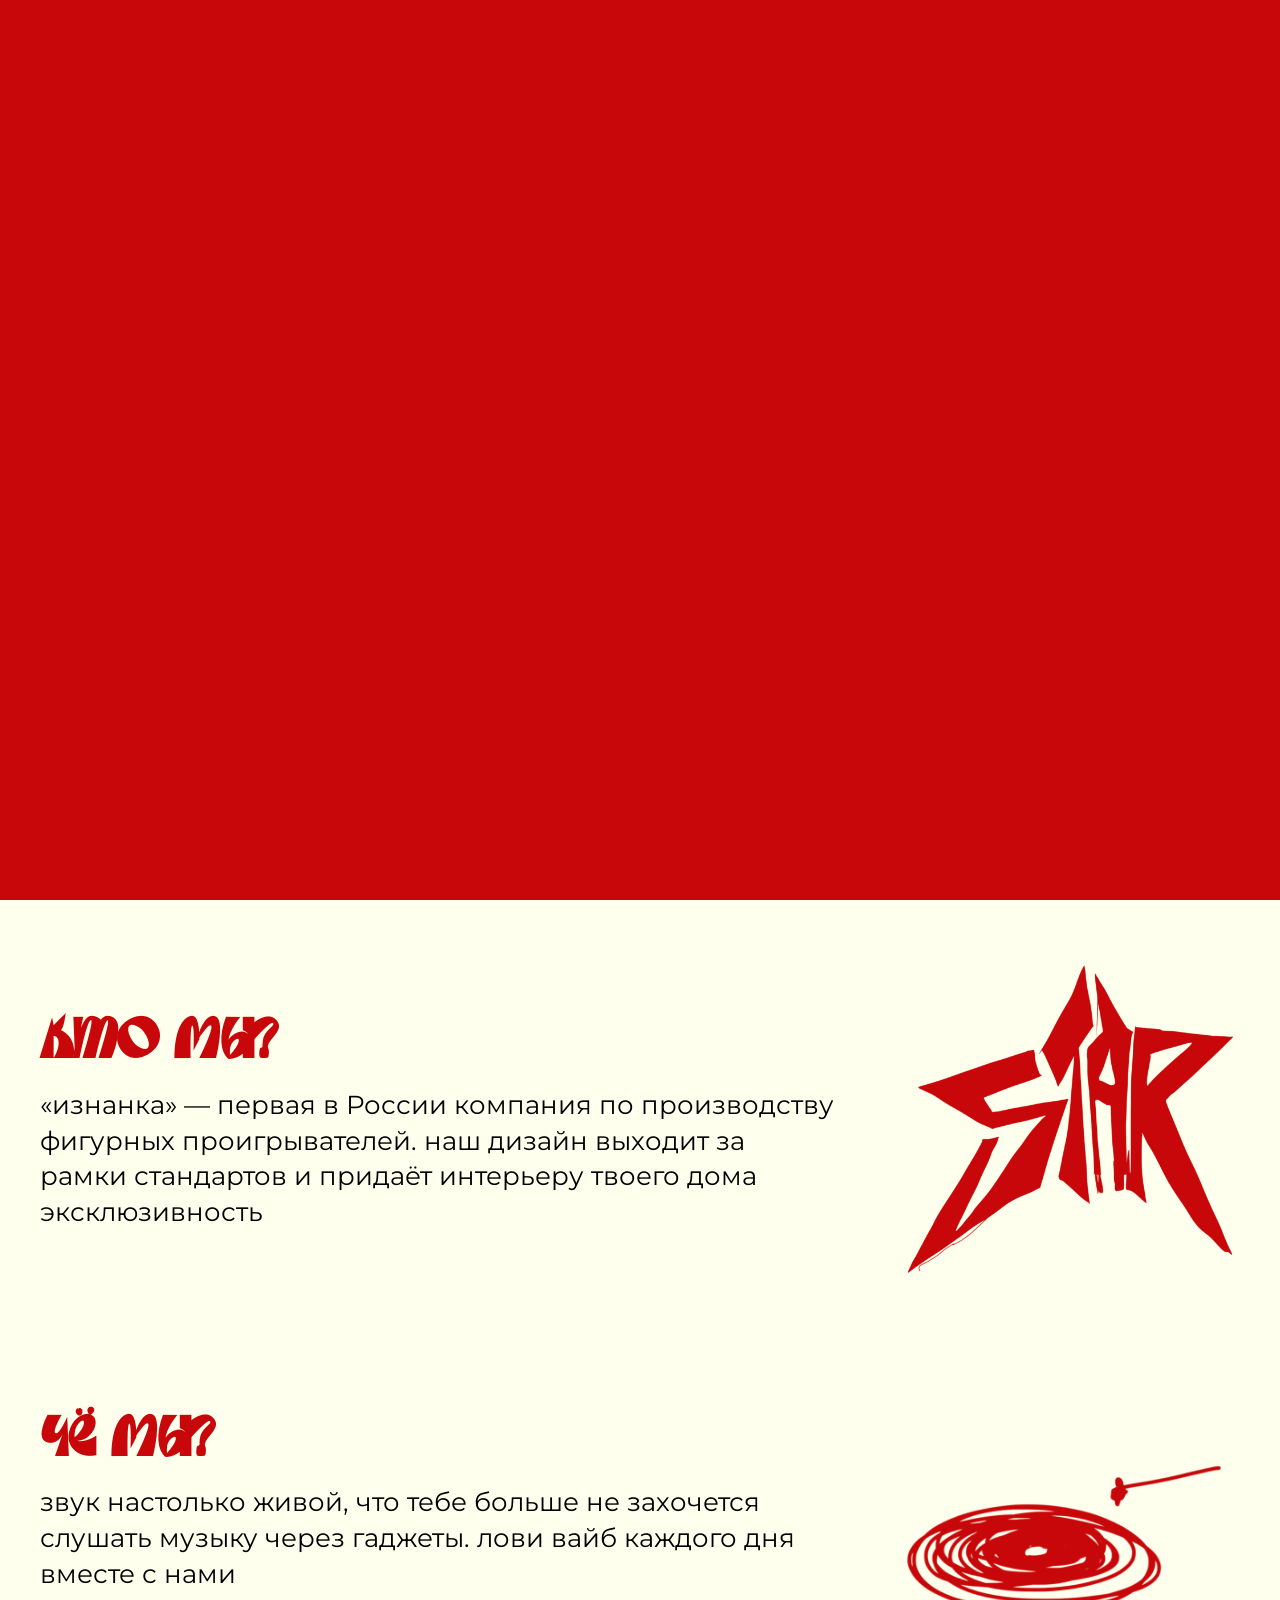
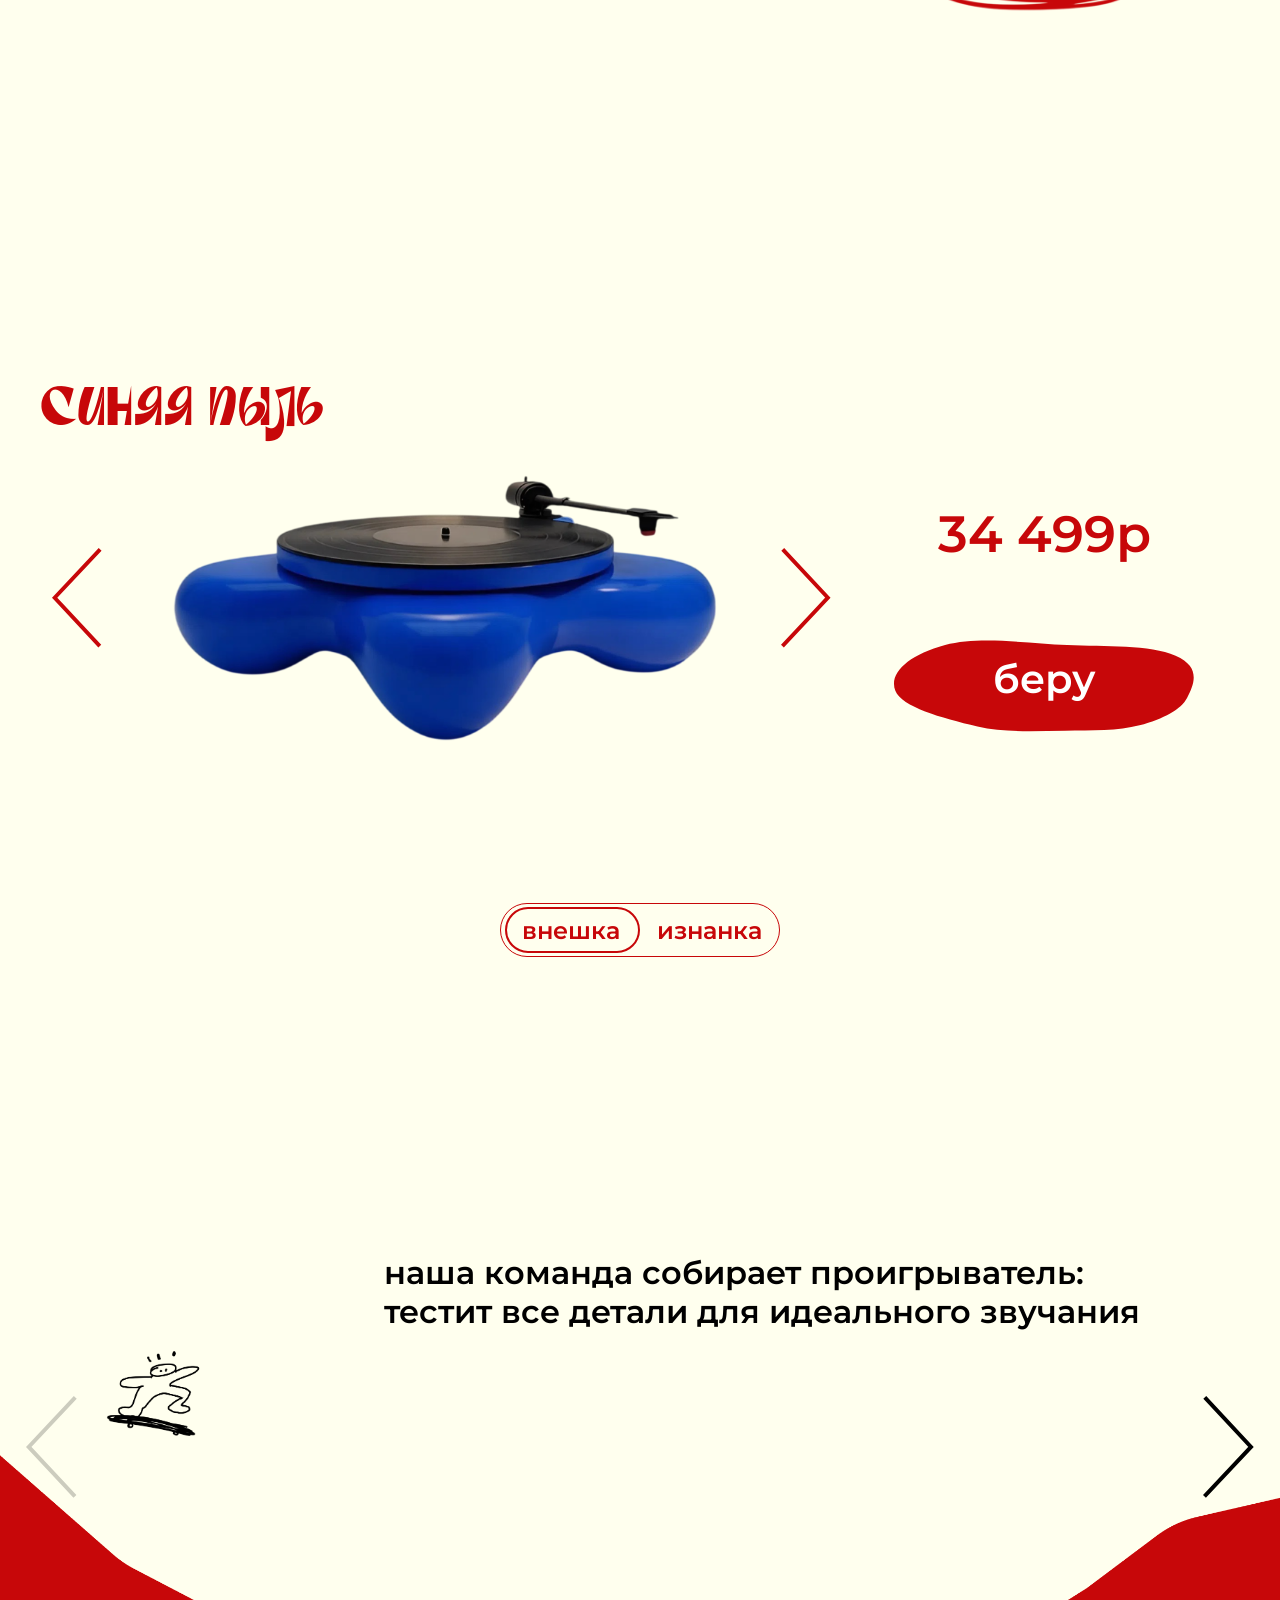
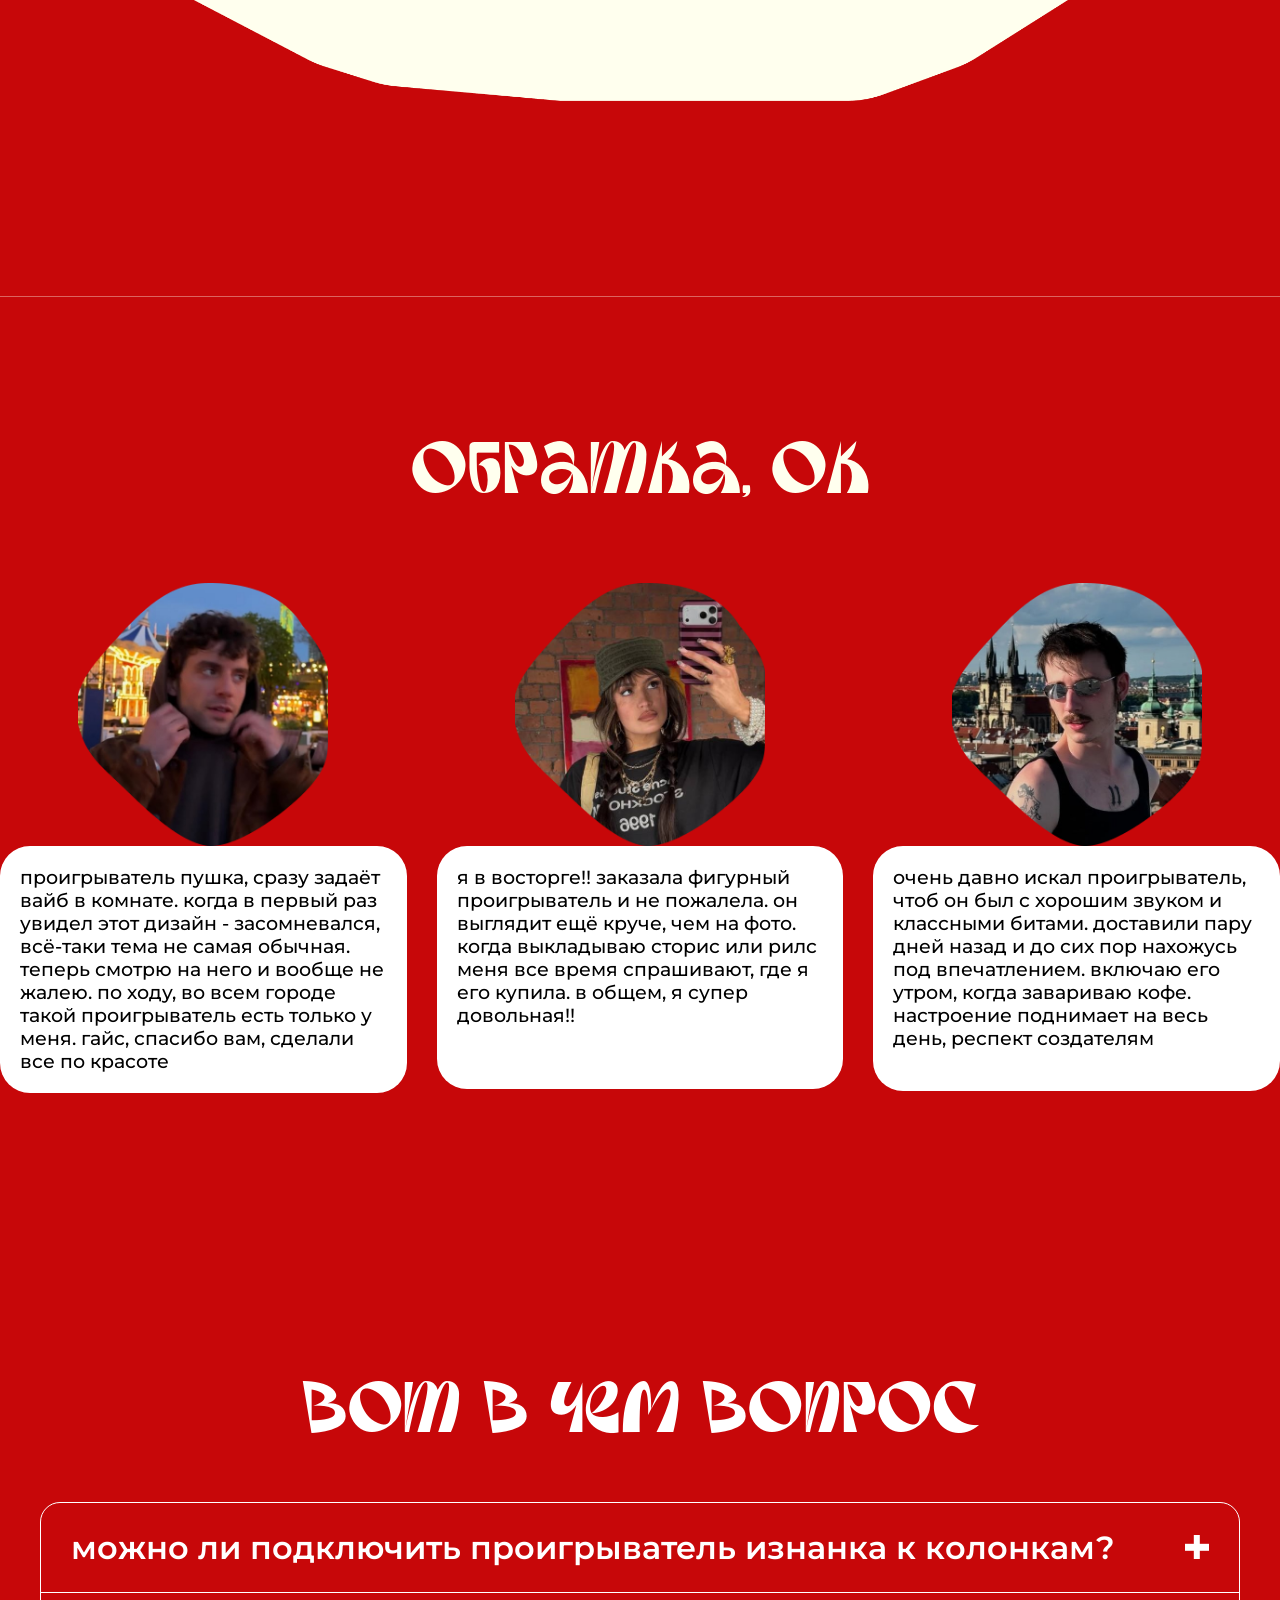
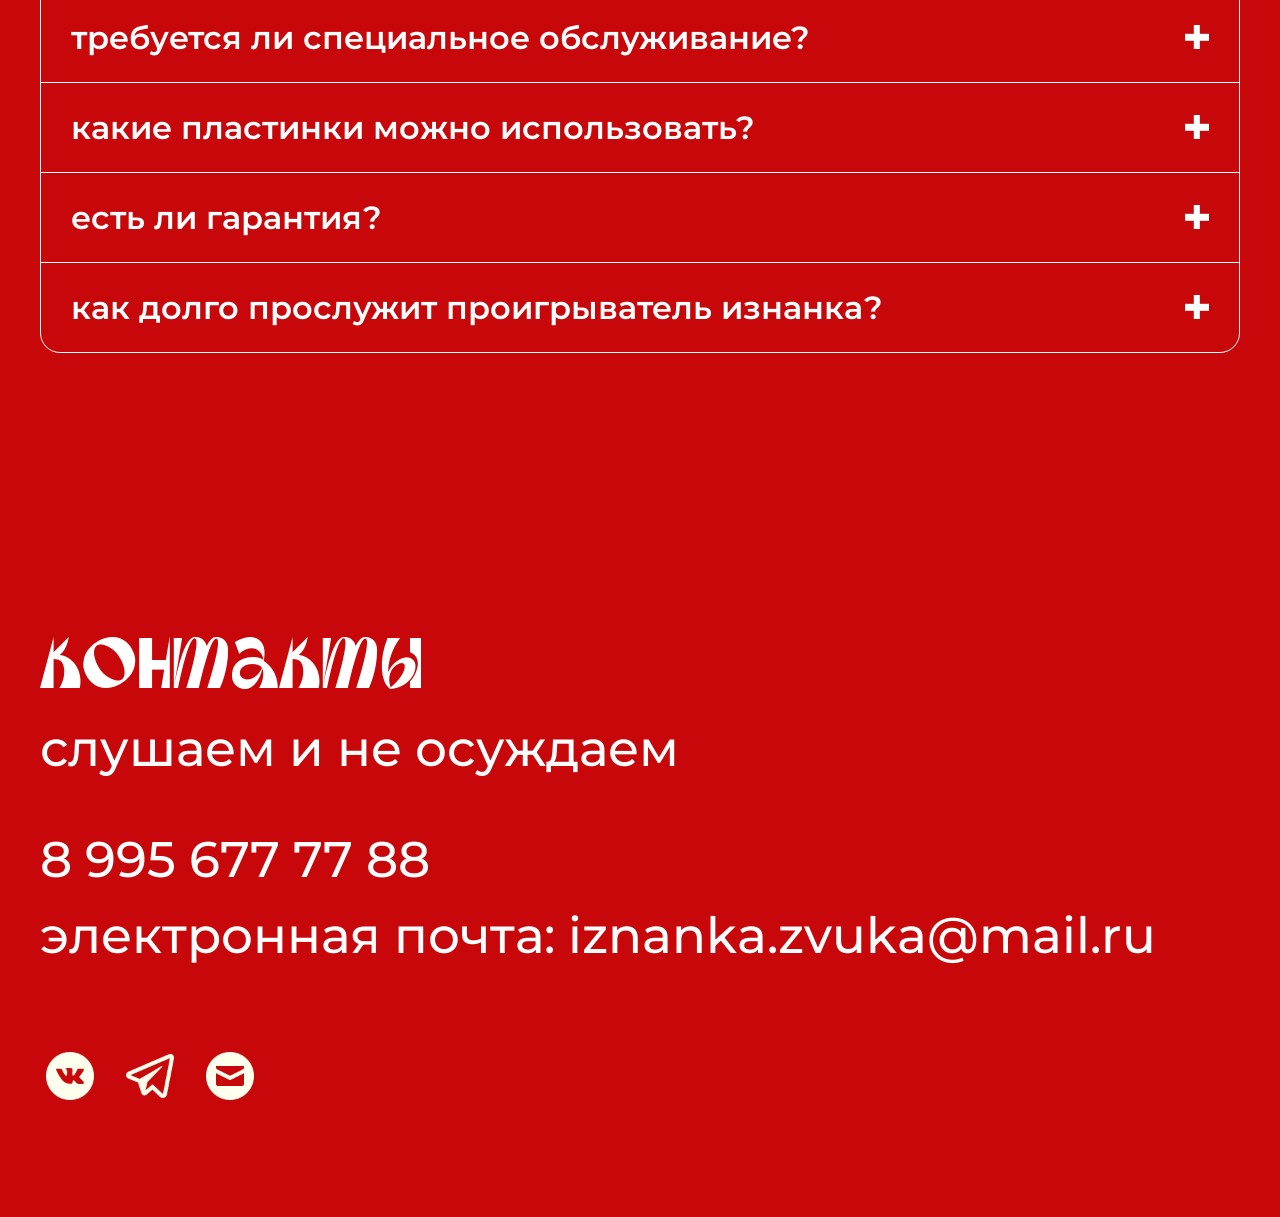
==== index.html @ ff4c9791 "sdsdsc" ====
<!DOCTYPE html>
<html lang="en">

<head>
    <meta charset="UTF-8">
    <meta name="viewport" content="width=device-width, initial-scale=1.0">
    <link rel="stylesheet" href="assets\styles\main.css">

    <title>Изнанка</title>
</head>

<body>
    <div class="mobile-side-menu mobile" id="mobileMenu">
        <div class="mobile-menu-inner">
            <div class="mobile-menu-header">
                <button class="menu-close-btn" id="closeMobileMenu">&times;</button>

            </div>
            <nav class="mobile-menu-nav">
                <a id="who-is" href="#about" class="menu-link">кто мы? чё мы?</a>
                <a id="na" href="#catalog" class="menu-link">на, подгон</a>
                <a id="delivery" href="#faq" class="menu-link">доставка</a>
                <a id="cont" href="#contacts" class="menu-link">обратка, ок</a>
                <a id="question" href="#contacts" class="menu-link">вот в чем вопрос</a>
            </nav>
            <div class="mobile-menu-footer">
                <p>Изнанка — твой звук</p>
            </div>
        </div>
    </div>
    <div class="mobile-overlay unmobile" id="mobileOverlay"></div>

    <div class="side-menu" id="sideMenu">
        <div class="menu-header">
            <button class="menu-close-btn" id="closeMenu">&times;</button>
        </div>
        <nav class="menu-content">
            <a id="who-is-mobile" href="#about" class="menu-link">кто мы? чё мы?</a>
            <a id="na-mobile" href="#catalog" class="menu-link">на, подгон</a>
            <a id="delivery-mobile" href="#faq" class="menu-link">доставка</a>
            <a id="cont-mobile" href="#contacts" class="menu-link">обратка, ок</a>
            <a id="question-mobile" href="#contacts" class="menu-link">вот в чем вопрос</a>
        </nav>
    </div>
    <div class="menu-overlay" id="menuOverlay"></div>
    <header>
        <div class="header" id="header">
            <div class="header-left">
                <div class="menu-icon unmobile menu-open-btn">
                    <img src="assets/icons/menu-icon.svg" alt="arrow">
                </div>
            </div>

            <div class="logo">Изнанка</div>

            <div class="header-right">
                <div class="header-icons">
                    <a href="https://vk.ru/club236979089"><img src="assets/icons/vk-icon.svg" alt="arrow"></a>
                    <a href="https://t.me/iznankazvuka"><img src="assets/icons/telegram-icon.svg" alt="arrow"></a>
                    <a href="varya.fedorova.06@list.ru"><img src="assets/icons/main-icon.svg" alt="arrow"></a>
                    <a href="page_not_found.html"><img id="cart-icon-mobile" src="assets/icons/cart-icon.svg"
                            alt="arrow"></a>
                    <div class="menu-icon mobile menu-open-btn">
                        <img id="menu-icon-mobile" src="assets/icons/menu-icon.svg" alt="arrow">
                    </div>
                </div>
            </div>
        </div>
    </header>
    <div class="preview ">
        <div class="marquee">
            <div class="marquee-track">
                <span>скидка 15% по промокоду OK! • на первый заказ • </span>
                <span>скидка 15% по промокоду OK! • на первый заказ • </span>
                <span>скидка 15% по промокоду OK! • на первый заказ • </span>
                <span>скидка 15% по промокоду OK! • на первый заказ • </span>
            </div>
        </div>

        <div class="preview-content ">
            <div id="preview-content-left">
                <img src="assets\media\base-record-player.png" alt="arrow">
            </div>
            <div id="preview-content-right">
                <div id="preview-text-main">
                    фигурные виниловые<br>
                    проигрыватели
                </div>
                <div id="preview-text-second">
                    напечатан на 3D-принтере, <br>
                    а звучит лампово
                </div>
                <button id="mne_nado">мне надо</button>
            </div>
        </div>
    </div>


    <div class="intro container">
        <div class="video-wrap">
            <video pip="false" autoplay muted playsinline controlslist="nofullscreen noremoteplayback nodownload"
                preload="metadata" poster="assets\media\end.png">
                <source src="assets/media/animate.mp4">
            </video>
        </div>
    </div>


    <div class="about-us container" id="about-us">
        <div class="about-us-content">
            <div class="about-us-content-text">
                <h2>кто мы?</h2>
                <h3>«изнанка» — первая в России компания
                    по производству фигурных проигрывателей.
                    наш дизайн выходит за рамки стандартов
                    и придаёт интерьеру твоего дома эксклюзивность</h3>
            </div>
            <img src="assets\media\about-us-star.png" alt="">
        </div>
        <div class="about-us-content">
            <div class="about-us-content-text">
                <h2>чё мы?</h2>
                <h3>звук настолько живой, что тебе больше
                    не захочется слушать музыку через гаджеты. лови вайб каждого дня вместе с нами</h3>
            </div>
            <img src="assets\media\about-us-record-player.png" alt="">
        </div>
    </div>

    <div class="catalog container" id="catalg">
        <div class="slider-color" id="track">

            <div class="slide">
                <div class="slide-layers">
                    <div class="layer front">
                        <div class="title-color unmobile">синяя пыль</div>
                        <div class="slide-content">
                            <div class="slide-content-control">
                                <svg class="slide-button-left" xmlns="http://www.w3.org/2000/svg" width="77"
                                    height="154" viewBox="0 0 77 154" fill="none">
                                    <path d="M73.6094 151.055L4.10938 76.5547L74.1094 2.05469" stroke="#C70709"
                                        stroke-width="6" />
                                </svg>
                                <div class="title-color mobile">синяя пыль</div>

                                <img src="assets\media\blue-record.png" alt="">
                                <svg class="slide-button-right" xmlns="http://www.w3.org/2000/svg" width="77"
                                    height="154" viewBox="0 0 77 154" fill="none">
                                    <path d="M2.68652 2.04688L72.1865 76.5469L2.18652 151.047" stroke="#C70709"
                                        stroke-width="6" />
                                </svg>
                            </div>
                            <div class="slide-price">34 499р</div>
                            <div class="catalog-buy-wrapper">
                                <svg id="catalog-buy-button" xmlns="http://www.w3.org/2000/svg" width="621" height="188"
                                    viewBox="0 0 621 188" fill="none">
                                    <path fill-rule="evenodd" clip-rule="evenodd"
                                        d="M2.7952 103.964C-11.5492 67.8457 30.2895 29.4158 105.789 9.31435C176.068 -9.39712 270.965 5.18387 358.448 9.27306C437.642 12.9748 529.254 7.97379 582.854 31.6136C635.809 54.9692 621.756 89.4161 606.56 118.701C594.357 142.218 558.506 161.919 508.213 175.455C464.33 187.267 408.92 186.242 354.118 186.647C291.284 187.113 227.784 190.889 172.759 177.939C97.1544 160.146 15.9775 137.156 2.7952 103.964Z"
                                        fill="#C70709" />
                                </svg>
                                <span class="buy-text">беру</span>
                            </div>
                        </div>
                    </div>
                    <div class="layer back">
                        <img src="assets/media/inside.png" alt="Детальное фото">
                    </div>
                </div>
            </div>

            <div class="slide">
                <div class="slide-layers">
                    <div class="layer front">
                        <div class="title-color unmobile">запах денег</div>
                        <div class="slide-content">
                            <div class="slide-content-control">
                                <svg class="slide-button-left" xmlns="http://www.w3.org/2000/svg" width="77"
                                    height="154" viewBox="0 0 77 154" fill="none">
                                    <path d="M73.6094 151.055L4.10938 76.5547L74.1094 2.05469" stroke="#C70709"
                                        stroke-width="6" />
                                </svg>
                                <div class="title-color mobile">запах денег</div>

                                <img src="assets\media\green-record.png" alt="">
                                <svg class="slide-button-right" xmlns="http://www.w3.org/2000/svg" width="77"
                                    height="154" viewBox="0 0 77 154" fill="none">
                                    <path d="M2.68652 2.04688L72.1865 76.5469L2.18652 151.047" stroke="#C70709"
                                        stroke-width="6" />
                                </svg>
                            </div>
                            <div class="slide-price ">32 299р</div>
                            <div class="catalog-buy-wrapper">
                                <svg id="catalog-buy-button" xmlns="http://www.w3.org/2000/svg" width="621" height="188"
                                    viewBox="0 0 621 188" fill="none">
                                    <path fill-rule="evenodd" clip-rule="evenodd"
                                        d="M2.7952 103.964C-11.5492 67.8457 30.2895 29.4158 105.789 9.31435C176.068 -9.39712 270.965 5.18387 358.448 9.27306C437.642 12.9748 529.254 7.97379 582.854 31.6136C635.809 54.9692 621.756 89.4161 606.56 118.701C594.357 142.218 558.506 161.919 508.213 175.455C464.33 187.267 408.92 186.242 354.118 186.647C291.284 187.113 227.784 190.889 172.759 177.939C97.1544 160.146 15.9775 137.156 2.7952 103.964Z"
                                        fill="#C70709" />
                                </svg>
                                <span class="buy-text">беру</span>
                            </div>
                        </div>
                    </div>
                    <div class="layer back">
                        <img src="assets/media/inside.png" alt="Детальное фото">
                    </div>
                </div>
            </div>

            <div class="slide">
                <div class="slide-layers">
                    <div class="layer front">
                        <div class="title-color unmobile">руби портвейн</div>
                        <div class="slide-content">
                            <div class="slide-content-control">
                                <svg class="slide-button-left" xmlns="http://www.w3.org/2000/svg" width="77"
                                    height="154" viewBox="0 0 77 154" fill="none">
                                    <path d="M73.6094 151.055L4.10938 76.5547L74.1094 2.05469" stroke="#C70709"
                                        stroke-width="6" />
                                </svg>
                                <div class="title-color mobile">руби портвейн</div>

                                <img src="assets\media\red-record.png" alt="">
                                <svg class="slide-button-right" xmlns="http://www.w3.org/2000/svg" width="77"
                                    height="154" viewBox="0 0 77 154" fill="none">
                                    <path d="M2.68652 2.04688L72.1865 76.5469L2.18652 151.047" stroke="#C70709"
                                        stroke-width="6" />
                                </svg>
                            </div>
                            <div class="slide-price">38 499р</div>
                            <div class="catalog-buy-wrapper">
                                <svg id="catalog-buy-button" xmlns="http://www.w3.org/2000/svg" width="621" height="188"
                                    viewBox="0 0 621 188" fill="none">
                                    <path fill-rule="evenodd" clip-rule="evenodd"
                                        d="M2.7952 103.964C-11.5492 67.8457 30.2895 29.4158 105.789 9.31435C176.068 -9.39712 270.965 5.18387 358.448 9.27306C437.642 12.9748 529.254 7.97379 582.854 31.6136C635.809 54.9692 621.756 89.4161 606.56 118.701C594.357 142.218 558.506 161.919 508.213 175.455C464.33 187.267 408.92 186.242 354.118 186.647C291.284 187.113 227.784 190.889 172.759 177.939C97.1544 160.146 15.9775 137.156 2.7952 103.964Z"
                                        fill="#C70709" />
                                </svg>
                                <span class="buy-text">беру</span>
                            </div>
                        </div>
                    </div>
                    <div class="layer back">
                        <img src="assets/media/inside.png" alt="Детальное фото">
                    </div>
                </div>
            </div>

            <div class="slide">
                <div class="slide-layers">
                    <div class="layer front">
                        <div class="title-color unmobile">сочный фреш</div>
                        <div class="slide-content">
                            <div class="slide-content-control">
                                <svg class="slide-button-left" xmlns="http://www.w3.org/2000/svg" width="77"
                                    height="154" viewBox="0 0 77 154" fill="none">
                                    <path d="M73.6094 151.055L4.10938 76.5547L74.1094 2.05469" stroke="#C70709"
                                        stroke-width="6" />
                                </svg>
                                <div class="title-color mobile">сочный фреш</div>

                                <img src="assets\media\orange-record.png" alt="">
                                <svg class="slide-button-right" xmlns="http://www.w3.org/2000/svg" width="77"
                                    height="154" viewBox="0 0 77 154" fill="none">
                                    <path d="M2.68652 2.04688L72.1865 76.5469L2.18652 151.047" stroke="#C70709"
                                        stroke-width="6" />
                                </svg>
                            </div>
                            <div class="slide-price">32 699р</div>
                            <div class="catalog-buy-wrapper">
                                <svg id="catalog-buy-button" xmlns="http://www.w3.org/2000/svg" width="621" height="188"
                                    viewBox="0 0 621 188" fill="none">
                                    <path fill-rule="evenodd" clip-rule="evenodd"
                                        d="M2.7952 103.964C-11.5492 67.8457 30.2895 29.4158 105.789 9.31435C176.068 -9.39712 270.965 5.18387 358.448 9.27306C437.642 12.9748 529.254 7.97379 582.854 31.6136C635.809 54.9692 621.756 89.4161 606.56 118.701C594.357 142.218 558.506 161.919 508.213 175.455C464.33 187.267 408.92 186.242 354.118 186.647C291.284 187.113 227.784 190.889 172.759 177.939C97.1544 160.146 15.9775 137.156 2.7952 103.964Z"
                                        fill="#C70709" />
                                </svg>
                                <span class="buy-text">беру</span>
                            </div>
                        </div>
                    </div>
                    <div class="layer back">
                        <img src="assets/media/inside.png" alt="Детальное фото">
                    </div>
                </div>
            </div>

            <div class="slide">
                <div class="slide-layers">
                    <div class="layer front">
                        <div class="title-color unmobile">копоть</div>
                        <div class="slide-content">
                            <div class="slide-content-control">
                                <svg class="slide-button-left" xmlns="http://www.w3.org/2000/svg" width="77"
                                    height="154" viewBox="0 0 77 154" fill="none">
                                    <path d="M73.6094 151.055L4.10938 76.5547L74.1094 2.05469" stroke="#C70709"
                                        stroke-width="6" />
                                </svg>
                                <div class="title-color mobile">копоть</div>

                                <img src="assets\media\black-record.png" alt="">
                                <svg class="slide-button-right" xmlns="http://www.w3.org/2000/svg" width="77"
                                    height="154" viewBox="0 0 77 154" fill="none">
                                    <path d="M2.68652 2.04688L72.1865 76.5469L2.18652 151.047" stroke="#C70709"
                                        stroke-width="6" />
                                </svg>
                            </div>
                            <div class="slide-price">35 499р</div>
                            <div class="catalog-buy-wrapper">
                                <svg id="catalog-buy-button" xmlns="http://www.w3.org/2000/svg" width="621" height="188"
                                    viewBox="0 0 621 188" fill="none">
                                    <path fill-rule="evenodd" clip-rule="evenodd"
                                        d="M2.7952 103.964C-11.5492 67.8457 30.2895 29.4158 105.789 9.31435C176.068 -9.39712 270.965 5.18387 358.448 9.27306C437.642 12.9748 529.254 7.97379 582.854 31.6136C635.809 54.9692 621.756 89.4161 606.56 118.701C594.357 142.218 558.506 161.919 508.213 175.455C464.33 187.267 408.92 186.242 354.118 186.647C291.284 187.113 227.784 190.889 172.759 177.939C97.1544 160.146 15.9775 137.156 2.7952 103.964Z"
                                        fill="#C70709" />
                                </svg>
                                <span class="buy-text">беру</span>
                            </div>
                        </div>
                    </div>
                    <div class="layer back">
                        <img src="assets/media/inside.png" alt="Детальное фото">
                    </div>
                </div>
            </div>

            <div class="slide">
                <div class="slide-layers">
                    <div class="layer front">
                        <div class="title-color unmobile">золотые цепи</div>
                        <div class="slide-content">
                            <div class="slide-content-control">
                                <svg class="slide-button-left" xmlns="http://www.w3.org/2000/svg" width="77"
                                    height="154" viewBox="0 0 77 154" fill="none">
                                    <path d="M73.6094 151.055L4.10938 76.5547L74.1094 2.05469" stroke="#C70709"
                                        stroke-width="6" />
                                </svg>
                                <div class="title-color mobile">золотые цепи</div>

                                <img src="assets\media\yellow-record.png" alt="">
                                <svg class="slide-button-right" xmlns="http://www.w3.org/2000/svg" width="77"
                                    height="154" viewBox="0 0 77 154" fill="none">
                                    <path d="M2.68652 2.04688L72.1865 76.5469L2.18652 151.047" stroke="#C70709"
                                        stroke-width="6" />
                                </svg>
                            </div>
                            <div class="slide-price">37 599р</div>
                            <div class="catalog-buy-wrapper">
                                <svg id="catalog-buy-button" xmlns="http://www.w3.org/2000/svg" width="621" height="188"
                                    viewBox="0 0 621 188" fill="none">
                                    <path fill-rule="evenodd" clip-rule="evenodd"
                                        d="M2.7952 103.964C-11.5492 67.8457 30.2895 29.4158 105.789 9.31435C176.068 -9.39712 270.965 5.18387 358.448 9.27306C437.642 12.9748 529.254 7.97379 582.854 31.6136C635.809 54.9692 621.756 89.4161 606.56 118.701C594.357 142.218 558.506 161.919 508.213 175.455C464.33 187.267 408.92 186.242 354.118 186.647C291.284 187.113 227.784 190.889 172.759 177.939C97.1544 160.146 15.9775 137.156 2.7952 103.964Z"
                                        fill="#C70709" />
                                </svg>
                                <span class="buy-text">беру</span>
                            </div>
                        </div>
                    </div>
                    <div class="layer back">
                        <img src="assets/media/inside.png" alt="Детальное фото">
                    </div>
                </div>
            </div>

        </div>


        <div class="toggle-container">
            <input type="checkbox" id="mode-toggle" class="toggle-input">
            <label for="mode-toggle" class="toggle-label">
                <span class="toggle-text left">внешка</span>
                <span class="toggle-text right">изнанка</span>
                <div class="toggle-slider">
                    <span class="slider-text"></span>
                </div>
            </label>
        </div>
    </div>
    <div class="container mobile">
        <div class="underside">

            <img src="assets/media/inside-mobile.png" alt="Детальное фото">
        </div>
    </div>

    <div class="container" id="deliv">
        <div class="skate-slider-viewport">
            <div id="skater">
                <img src="assets/media/skater.png" alt="">
            </div>
            <div class="skate-sliderTrack" id="skate-sliderTrack">
                <section class="skate-slide">
                    <p>наша команда собирает проигрыватель: тестит все детали для идеального звучания</p>
                </section>

                <section class="skate-slide">
                    <p>«надеваем» стильную обложку, теперь он полностью готов</p>

                </section>

                <section class="skate-slide">
                    <p>проигрыватель едет прям
                        до твоей двери от 7 до 14 дней</p>

                </section>
            </div>

            <button class=" nav-btn prev " id="prevBtn-skater">
                <svg xmlns="http://www.w3.org/2000/svg" width="77" height="154" viewBox="0 0 77 154" fill="none">
                    <path d="M73.6094 151.055L4.10938 76.5547L74.1094 2.05469" stroke="#000" stroke-width="6" />
                </svg>
            </button>
            <button class="nav-btn next " id="nextBtn-skater">
                <svg xmlns="http://www.w3.org/2000/svg" width="77" height="154" viewBox="0 0 77 154" fill="none">
                    <path d="M2.68652 2.04688L72.1865 76.5469L2.18652 151.047" stroke="#000" stroke-width="6" />
                </svg>
            </button>
        </div>
    </div>

    <section class="reviews-section container" id="obratka">
        <h2 class="reviews-title">обратка, ок</h2>

        <div class="reviews-container">

            <div class="review-card">
                <div class="avatar-wrapper">
                    <img src="assets/media/avatar-2.png" alt="User 2" class="avatar">
                </div>
                <div class="review-bubble">
                    <p>проигрыватель пушка, сразу задаёт вайб в комнате. когда в первый раз увидел этот дизайн -
                        засомневался, всё-таки тема не самая обычная. теперь  смотрю на него и вообще не жалею.
                        по ходу, во всем городе такой проигрыватель есть только у меня. гайс,  спасибо вам, сделали
                        все
                        по красоте
                    </p>
                </div>
            </div>
            <div class="review-card">
                <div class="avatar-wrapper">
                    <img src="assets/media/avatar-1.png" alt="User 1" class="avatar">
                </div>
                <div class="review-bubble">
                    <p>
                        я в восторге!! заказала фигурный проигрыватель и не пожалела.
                        он выглядит ещё круче, чем на фото.  когда выкладываю сторис или рилс 
                        меня все время спрашивают,
                        где я его купила. в общем, я супер довольная!!
                    </p>
                </div>
            </div>


            <div class="review-card">
                <div class="avatar-wrapper">
                    <img src="assets/media/avatar-3.png" alt="User 3" class="avatar">
                </div>
                <div class="review-bubble">
                    <p>очень давно искал проигрыватель, чтоб он был с хорошим звуком и классными битами.
                        доставили пару
                        дней назад и до сих пор нахожусь под впечатлением. включаю его утром, когда завариваю
                        кофе.
                        настроение поднимает на весь день, респект создателям</p>
                </div>
            </div>
        </div>
    </section>

    <section class="faq-section" id="faq">
        <div class="faq-title">вот в чем вопрос</div>

        <div class="faq-container">
            <div class="faq-item">
                <button class="faq-question">
                    можно ли подключить проигрыватель изнанка к колонкам?
                    <span class="faq-plus"></span>
                </button>
                <div class="faq-answer-wrapper">
                    <div class="faq-answer-content">
                        <p>проигрыватели уже со встроенным звуком, никаких лишних проводов и усилителей. саунд живой и
                            объёмный, они не подключаются напрямую к аудиосистеме</p>
                    </div>
                </div>
            </div>

            <div class="faq-item">
                <button class="faq-question">
                    требуется ли специальное обслуживание?
                    <span class="faq-plus"></span>
                </button>
                <div class="faq-answer-wrapper">
                    <div class="faq-answer-content">
                        <p>чисть иглу и храни устройство в сухом месте, как и любой проигрыватель винила. и не забывай
                            протирать пластинки от пыли перед прослушиванием</p>
                    </div>
                </div>
            </div>

            <div class="faq-item">
                <button class="faq-question">
                    какие пластинки можно использовать?
                    <span class="faq-plus"></span>
                </button>
                <div class="faq-answer-wrapper">
                    <div class="faq-answer-content">
                        <p>проигрыватель изнанка крутит все три стандарта скорости: 33, 45 и 78 оборотов в минуту. но
                            если решишь дольше вайбить, включай на 78 (обязательно купи отдельную иглу)</p>
                    </div>
                </div>
            </div>

            <div class="faq-item">
                <button class="faq-question">
                    есть ли гарантия?
                    <span class="faq-plus"></span>
                </button>
                <div class="faq-answer-wrapper">
                    <div class="faq-answer-content">
                        <p>йо, на все проигрыватели изнанки есть гарантия 1,5 года (по возникшим вопросам обращайся в
                            службу поддержки)</p>
                    </div>
                </div>
            </div>

            <div class="faq-item">
                <button class="faq-question">
                    как долго прослужит проигрыватель изнанка?
                    <span class="faq-plus"></span>
                </button>
                <div class="faq-answer-wrapper">
                    <div class="faq-answer-content">
                        <p>нейлон — материал прочный, при чётком уходе и обращении ты сможешь кайфовать от музыки больше
                            10 лет</p>
                    </div>
                </div>
            </div>
        </div>
    </section>

    <footer class="contacts-section">
        <div class="contacts-container">
            <h2 class="contacts-title">контакты</h2>
            <p class="contacts-subtitle">слушаем и не осуждаем</p>

            <div class="contacts-info">
                <a href="tel:89956777788" class="contact-link phone">8 995 677 77 88</a>
                <p class="contact-text">
                    электронная почта: iznanka.zvuka@mail.ru
                </p>
            </div>

            <div class="social-icons">
                <a href="https://vk.ru/club236979089" class="social-btn"><img src="assets/icons/vk-white.svg"
                        alt="VK"></a>
                <a href="https://t.me/iznankazvuka" class="social-btn"><img src="assets/icons/telegram-white.svg"
                        alt="Telegram"></a>
                <a href="varya.fedorova.06@list.ru" class="social-btn"><img src="assets/icons/main-white.svg"
                        alt="Email"></a>
            </div>
        </div>
    </footer>

    <script src="assets\js\app.js"></script>
</body>

</html>
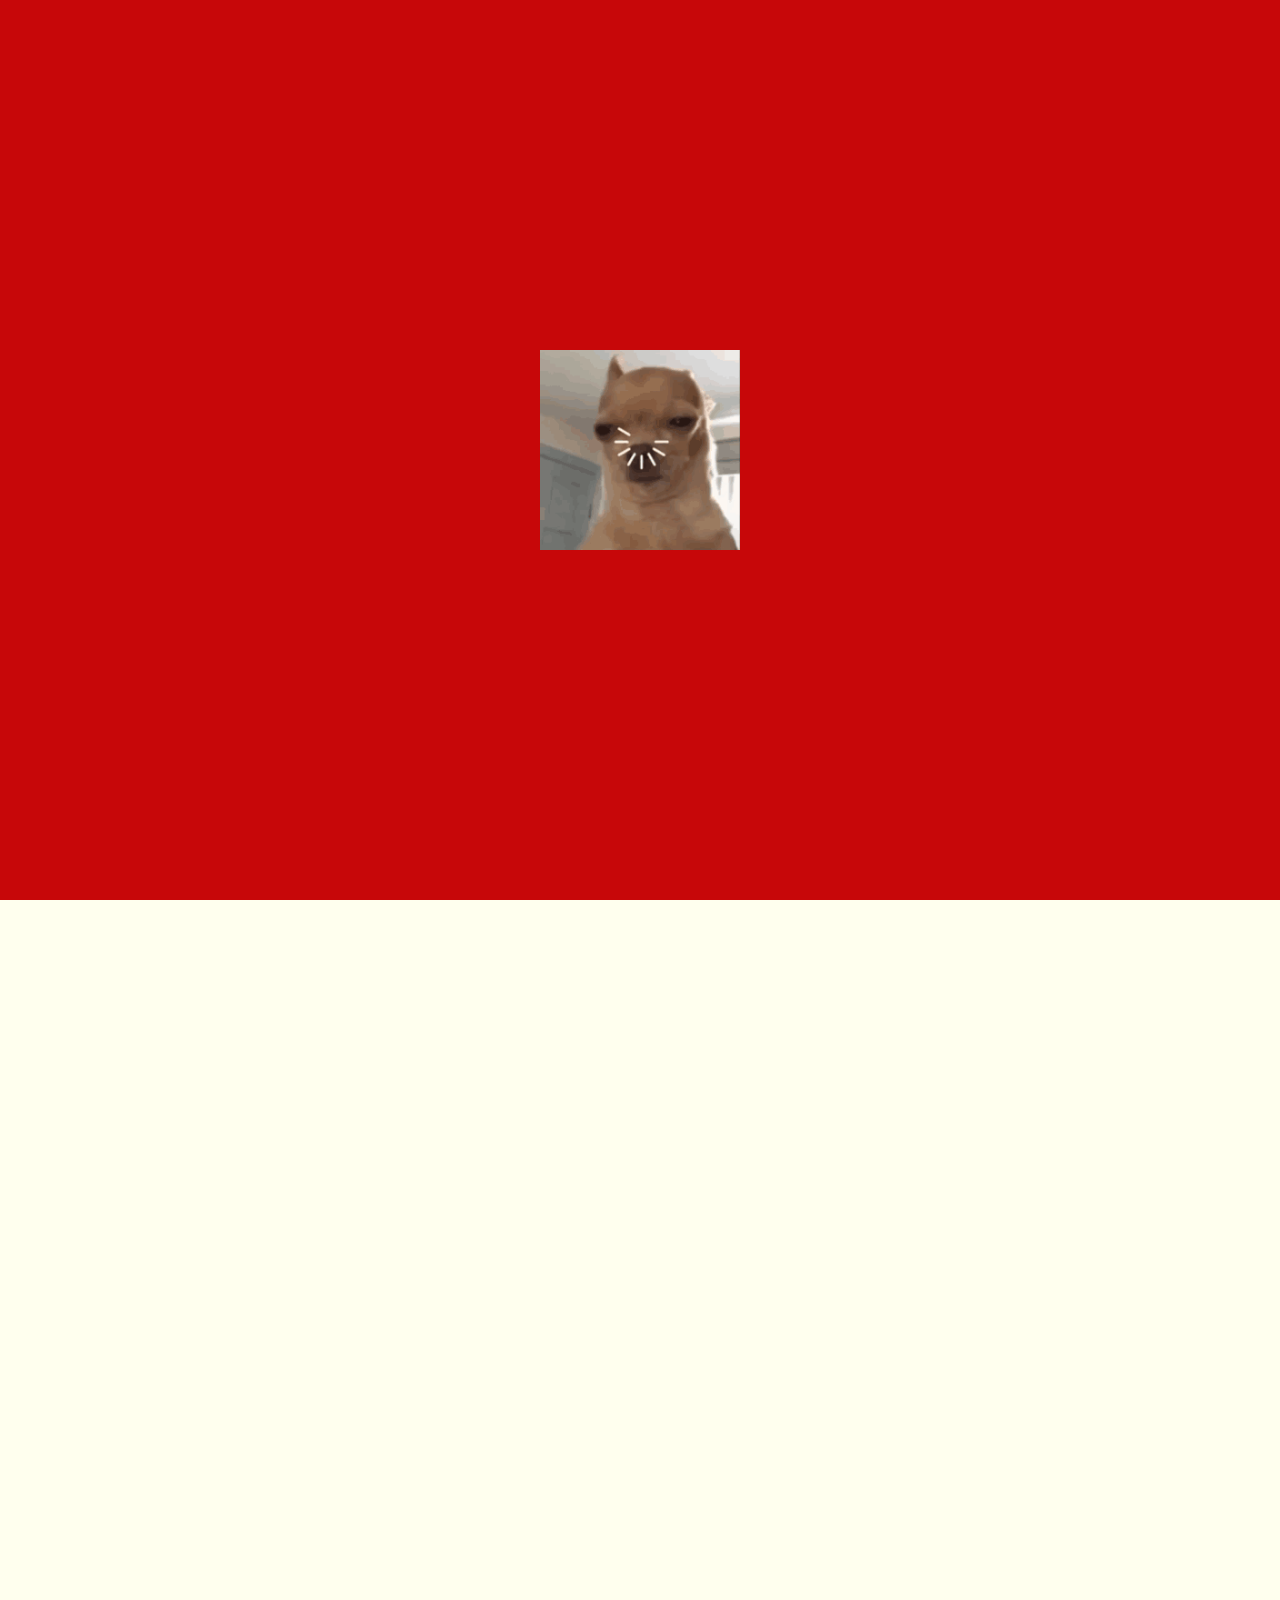
==== commit 832cf744: "add gif loading" ====
--- a/index.html
+++ b/index.html
@@ -9,12 +9,16 @@
     <title>Изнанка</title>
 </head>
 
-<body>
+
+<body class="loading">
+    <div id="preloader">
+          <img src="assets/media/loading_dog.gif" alt="loading" class="loader-gif">
+    </div>
+
     <div class="mobile-side-menu mobile" id="mobileMenu">
         <div class="mobile-menu-inner">
             <div class="mobile-menu-header">
                 <button class="menu-close-btn" id="closeMobileMenu">&times;</button>
-
             </div>
             <nav class="mobile-menu-nav">
                 <a id="who-is" href="#about" class="menu-link">кто мы? чё мы?</a>
@@ -40,6 +44,8 @@
             <a id="delivery-mobile" href="#faq" class="menu-link">доставка</a>
             <a id="cont-mobile" href="#contacts" class="menu-link">обратка, ок</a>
             <a id="question-mobile" href="#contacts" class="menu-link">вот в чем вопрос</a>
+            <img style="width: 100px;" src="/assets/media/demogorgon.png" alt="">
+
         </nav>
     </div>
     <div class="menu-overlay" id="menuOverlay"></div>
@@ -98,7 +104,7 @@
 
     <div class="intro container">
         <div class="video-wrap">
-            <video pip="false" autoplay muted playsinline controlslist="nofullscreen noremoteplayback nodownload"
+            <video id="intro_video" pip="false" autoplay muted playsinline controlslist="nofullscreen noremoteplayback nodownload"
                 preload="metadata" poster="assets\media\end.png">
                 <source src="assets/media/animate.mp4">
             </video>
@@ -425,8 +431,8 @@
                 </div>
                 <div class="review-bubble">
                     <p>проигрыватель пушка, сразу задаёт вайб в комнате. когда в первый раз увидел этот дизайн -
-                        засомневался, всё-таки тема не самая обычная. теперь  смотрю на него и вообще не жалею.
-                        по ходу, во всем городе такой проигрыватель есть только у меня. гайс,  спасибо вам, сделали
+                        засомневался, всё-таки тема не самая обычная. теперь смотрю на него и вообще не жалею.
+                        по ходу, во всем городе такой проигрыватель есть только у меня. гайс, спасибо вам, сделали
                         все
                         по красоте
                     </p>
@@ -439,7 +445,7 @@
                 <div class="review-bubble">
                     <p>
                         я в восторге!! заказала фигурный проигрыватель и не пожалела.
-                        он выглядит ещё круче, чем на фото.  когда выкладываю сторис или рилс 
+                        он выглядит ещё круче, чем на фото. когда выкладываю сторис или рилс
                         меня все время спрашивают,
                         где я его купила. в общем, я супер довольная!!
                     </p>
@@ -556,7 +562,8 @@
         </div>
     </footer>
 
-    <script src="assets\js\app.js"></script>
+    <script src="assets/js/preloader.js"></script>
+    <script src="assets\js\app.js" defer></script>
 </body>
 
 </html>
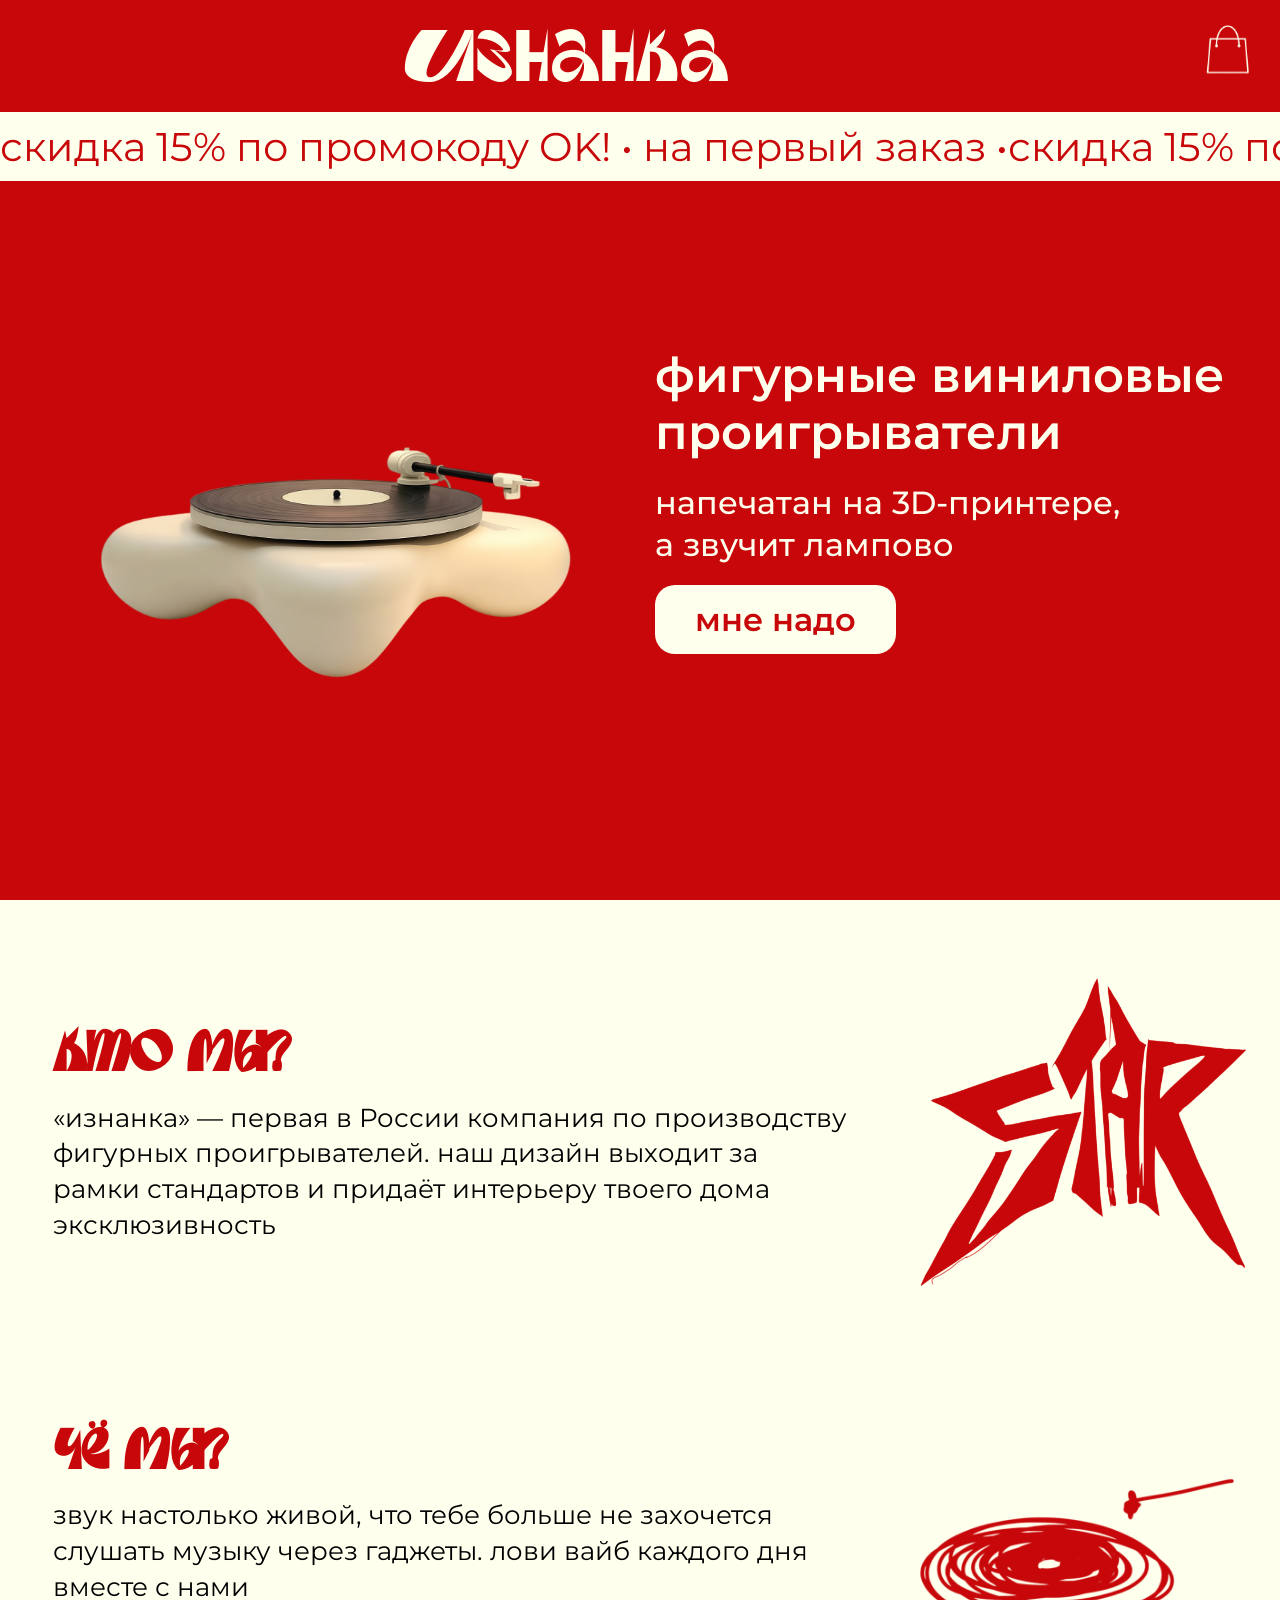
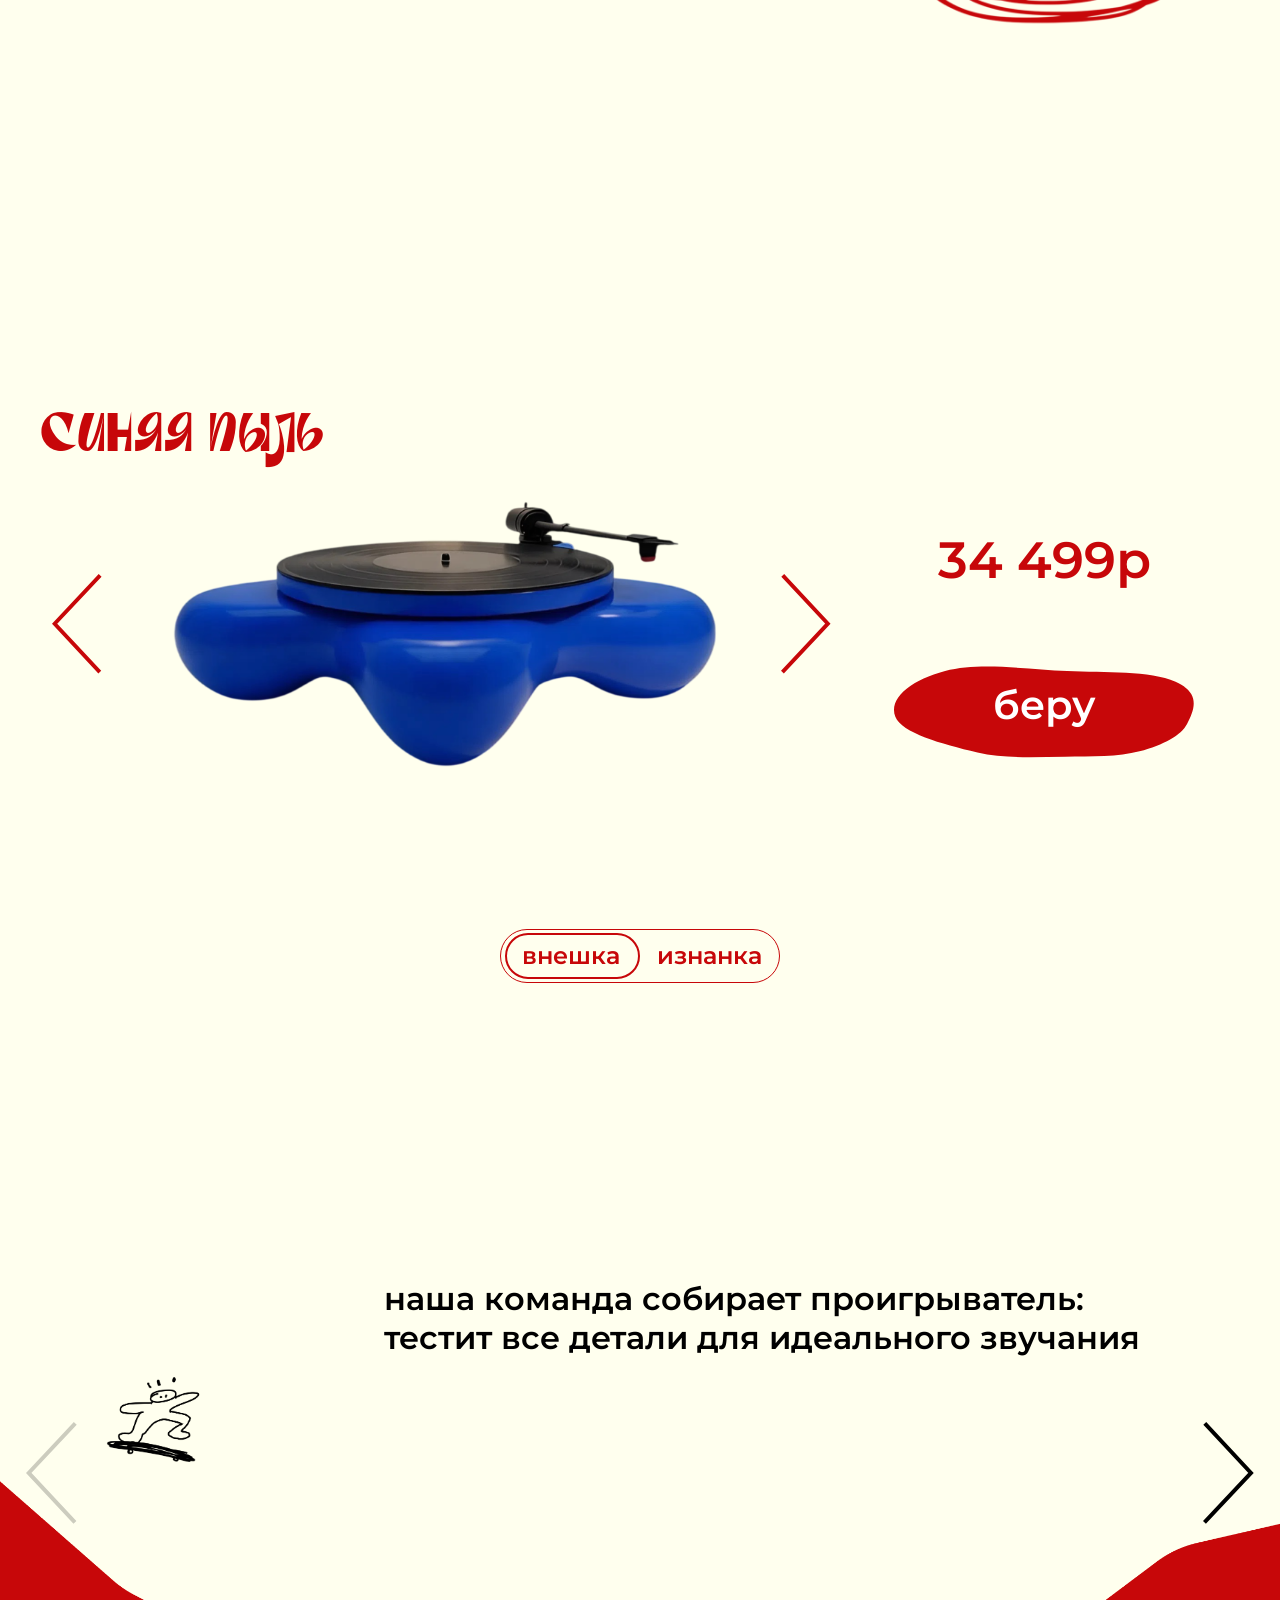
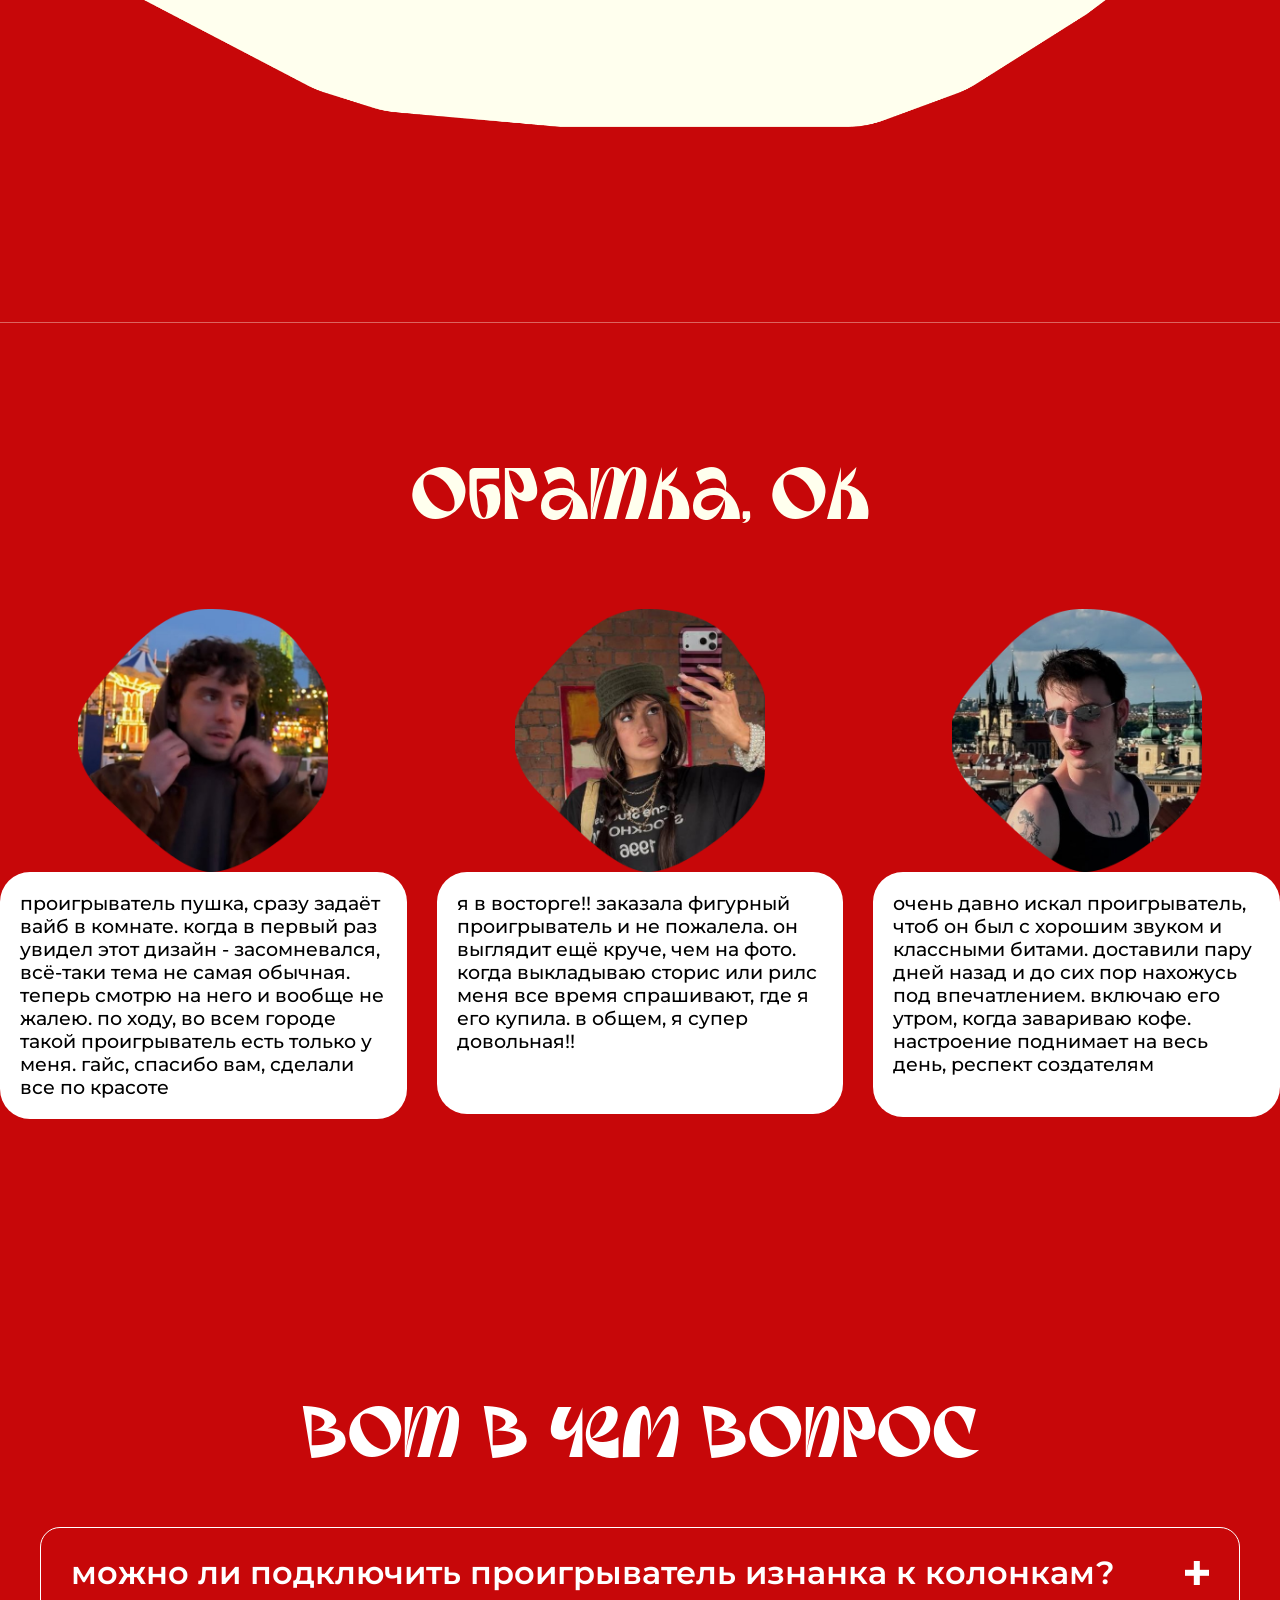
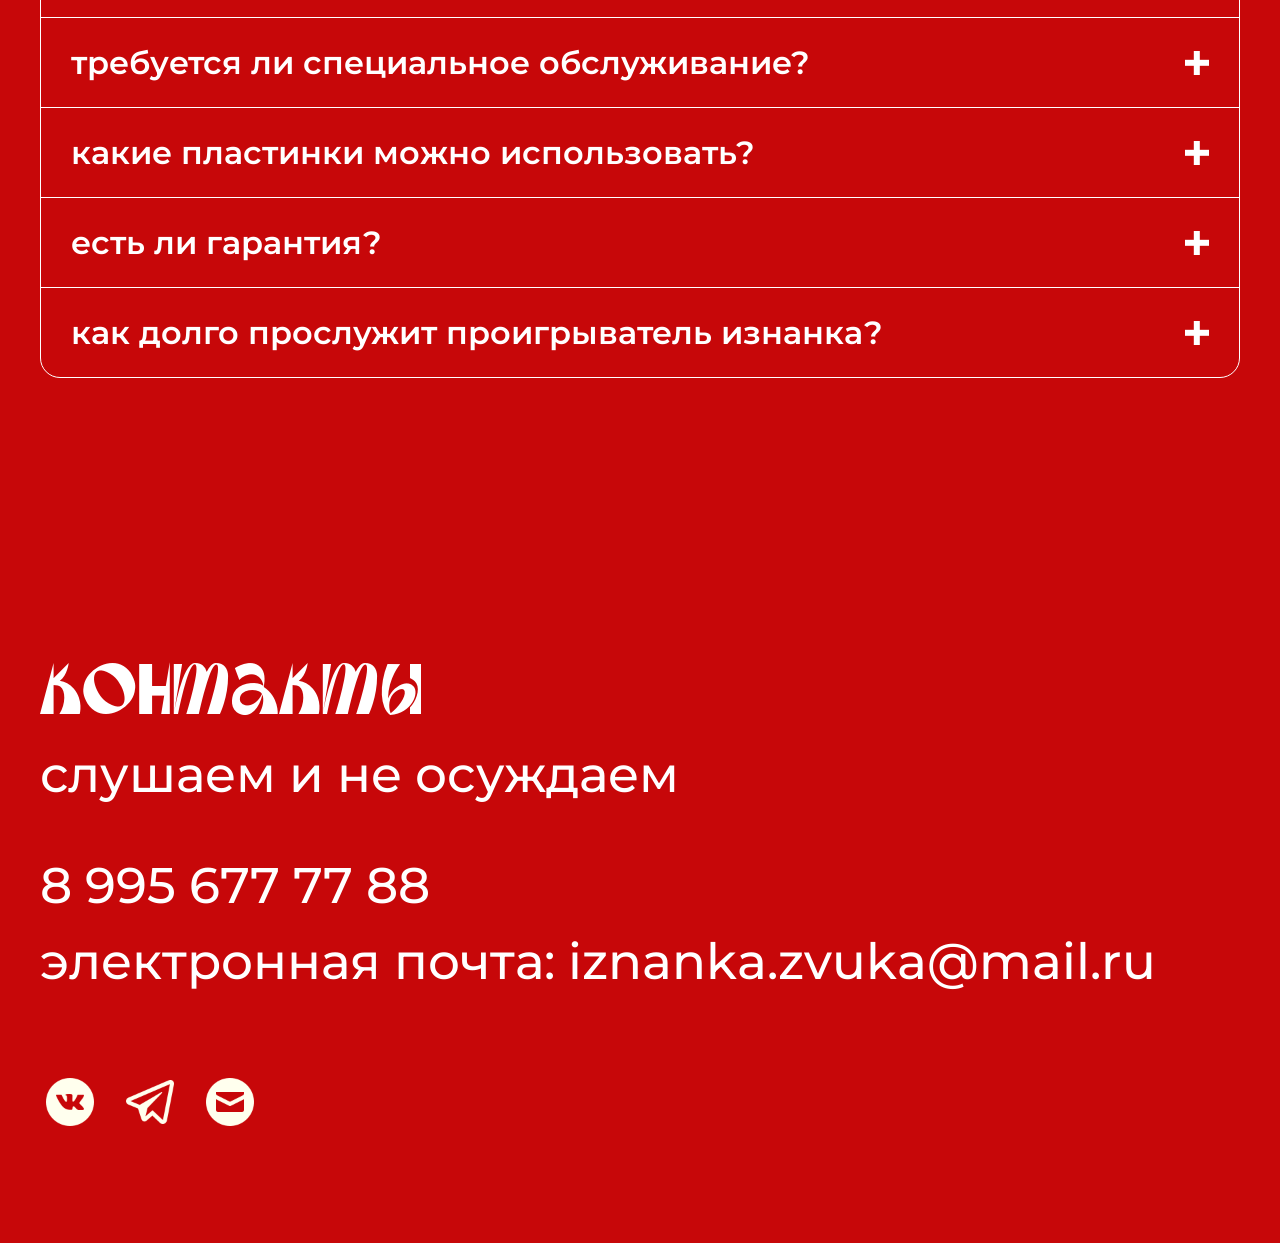
==== commit a3fd2088: "10.04" ====
--- a/index.html
+++ b/index.html
@@ -10,10 +10,10 @@
 </head>
 
 
-<body class="loading">
-    <div id="preloader">
+<body class="">
+    <!-- <div id="preloader">
           <img src="assets/media/loading_dog.gif" alt="loading" class="loader-gif">
-    </div>
+    </div> -->
 
     <div class="mobile-side-menu mobile" id="mobileMenu">
         <div class="mobile-menu-inner">
@@ -21,36 +21,37 @@
                 <button class="menu-close-btn" id="closeMobileMenu">&times;</button>
             </div>
             <nav class="mobile-menu-nav">
-                <a id="who-is" href="#about" class="menu-link">кто мы? чё мы?</a>
-                <a id="na" href="#catalog" class="menu-link">на, подгон</a>
-                <a id="delivery" href="#faq" class="menu-link">доставка</a>
-                <a id="cont" href="#contacts" class="menu-link">обратка, ок</a>
-                <a id="question" href="#contacts" class="menu-link">вот в чем вопрос</a>
+                <a id="who-is-mobile" href="#about" class="menu-link">кто мы? чё мы?</a>
+                <a id="na-mobile" href="#catalog" class="menu-link">на, подгон</a>
+                <a id="delivery-mobile" href="#faq" class="menu-link">доставка</a>
+                <a id="cont-mobile" href="#contacts" class="menu-link">обратка, ок</a>
+                <a id="question-mobile" href="#contacts" class="menu-link">вот в чем вопрос</a>
             </nav>
             <div class="mobile-menu-footer">
                 <p>Изнанка — твой звук</p>
             </div>
         </div>
     </div>
-    <div class="mobile-overlay unmobile" id="mobileOverlay"></div>
 
     <div class="side-menu" id="sideMenu">
         <div class="menu-header">
             <button class="menu-close-btn" id="closeMenu">&times;</button>
         </div>
-        <nav class="menu-content">
-            <a id="who-is-mobile" href="#about" class="menu-link">кто мы? чё мы?</a>
-            <a id="na-mobile" href="#catalog" class="menu-link">на, подгон</a>
-            <a id="delivery-mobile" href="#faq" class="menu-link">доставка</a>
-            <a id="cont-mobile" href="#contacts" class="menu-link">обратка, ок</a>
-            <a id="question-mobile" href="#contacts" class="menu-link">вот в чем вопрос</a>
-            <img style="width: 100px;" src="/assets/media/demogorgon.png" alt="">
+        <nav class="menu-nav">
+            <a id="who-is"  class="menu-link">кто мы? чё мы?</a>
+            <a id="na"  class="menu-link">на, подгон</a>
+            <a id="delivery" class="menu-link">доставка</a>
+            <a id="cont" class="menu-link">обратка, ок</a>
+            <a id="question"  class="menu-link">вот в чем вопрос</a>
+            <a id="articles" href="articles.html" class="menu-link">статьи</a>
 
         </nav>
     </div>
     <div class="menu-overlay" id="menuOverlay"></div>
+    <div class="menu-overlay" id="menuMobileOverlay"></div>
+    <div class="menu-overlay" id="cartOverlay"></div>
     <header>
-        <div class="header" id="header">
+        <div class="header visible" id="header">
             <div class="header-left">
                 <div class="menu-icon unmobile menu-open-btn">
                     <img src="assets/icons/menu-icon.svg" alt="arrow">
@@ -64,7 +65,7 @@
                     <a href="https://vk.ru/club236979089"><img src="assets/icons/vk-icon.svg" alt="arrow"></a>
                     <a href="https://t.me/iznankazvuka"><img src="assets/icons/telegram-icon.svg" alt="arrow"></a>
                     <a href="varya.fedorova.06@list.ru"><img src="assets/icons/main-icon.svg" alt="arrow"></a>
-                    <a href="page_not_found.html"><img id="cart-icon-mobile" src="assets/icons/cart-icon.svg"
+                    <a class="cart-button"><img id="cart-icon-mobile" src="assets/icons/cart-icon.svg"
                             alt="arrow"></a>
                     <div class="menu-icon mobile menu-open-btn">
                         <img id="menu-icon-mobile" src="assets/icons/menu-icon.svg" alt="arrow">
@@ -73,7 +74,7 @@
             </div>
         </div>
     </header>
-    <div class="preview ">
+    <div class="preview visible">
         <div class="marquee">
             <div class="marquee-track">
                 <span>скидка 15% по промокоду OK! • на первый заказ • </span>
@@ -104,9 +105,10 @@
 
     <div class="intro container">
         <div class="video-wrap">
-            <video id="intro_video" pip="false" autoplay muted playsinline controlslist="nofullscreen noremoteplayback nodownload"
-                preload="metadata" poster="assets\media\end.png">
-                <source src="assets/media/animate.mp4">
+            <video id="intro_video" pip="false" autoplay muted playsinline
+                controlslist="nofullscreen noremoteplayback nodownload" preload="metadata"
+                poster="assets\media\end.png">
+                <source src="assets/media/nimate.mp4">
             </video>
         </div>
     </div>
@@ -562,6 +564,38 @@
         </div>
     </footer>
 
+
+    <!-- Модальное окно корзины -->
+    <div class="cart-modal" id="cartModal">
+        <div class="cart-header">
+            <h2 class="cart-title">корзина</h2>
+            <button class="cart-close-btn" id="closeCart">&times;</button>
+        </div>
+
+        <div class="cart-content">
+            <!-- Пример товара -->
+            <div class="cart-item">
+                <img src="/assets/media/player.png" alt="" class="cart-item-img">
+                <div class="cart-item-info">
+                    <span class="cart-item-name">проигрыватель «изнанка»</span>
+                    <span class="cart-item-price">15 000 ₽</span>
+                </div>
+                <button class="cart-item-remove">&times;</button>
+            </div>
+
+            <!-- Если корзина пуста -->
+            <!-- <p class="empty-msg">пока пусто, навали стиля!</p> -->
+        </div>
+
+        <div class="cart-footer">
+            <div class="cart-total">
+                <span>итого:</span>
+                <span>15 000 ₽</span>
+            </div>
+            <button class="cart-checkout-btn">оформить подгон</button>
+        </div>
+    </div>
+
     <script src="assets/js/preloader.js"></script>
     <script src="assets\js\app.js" defer></script>
 </body>
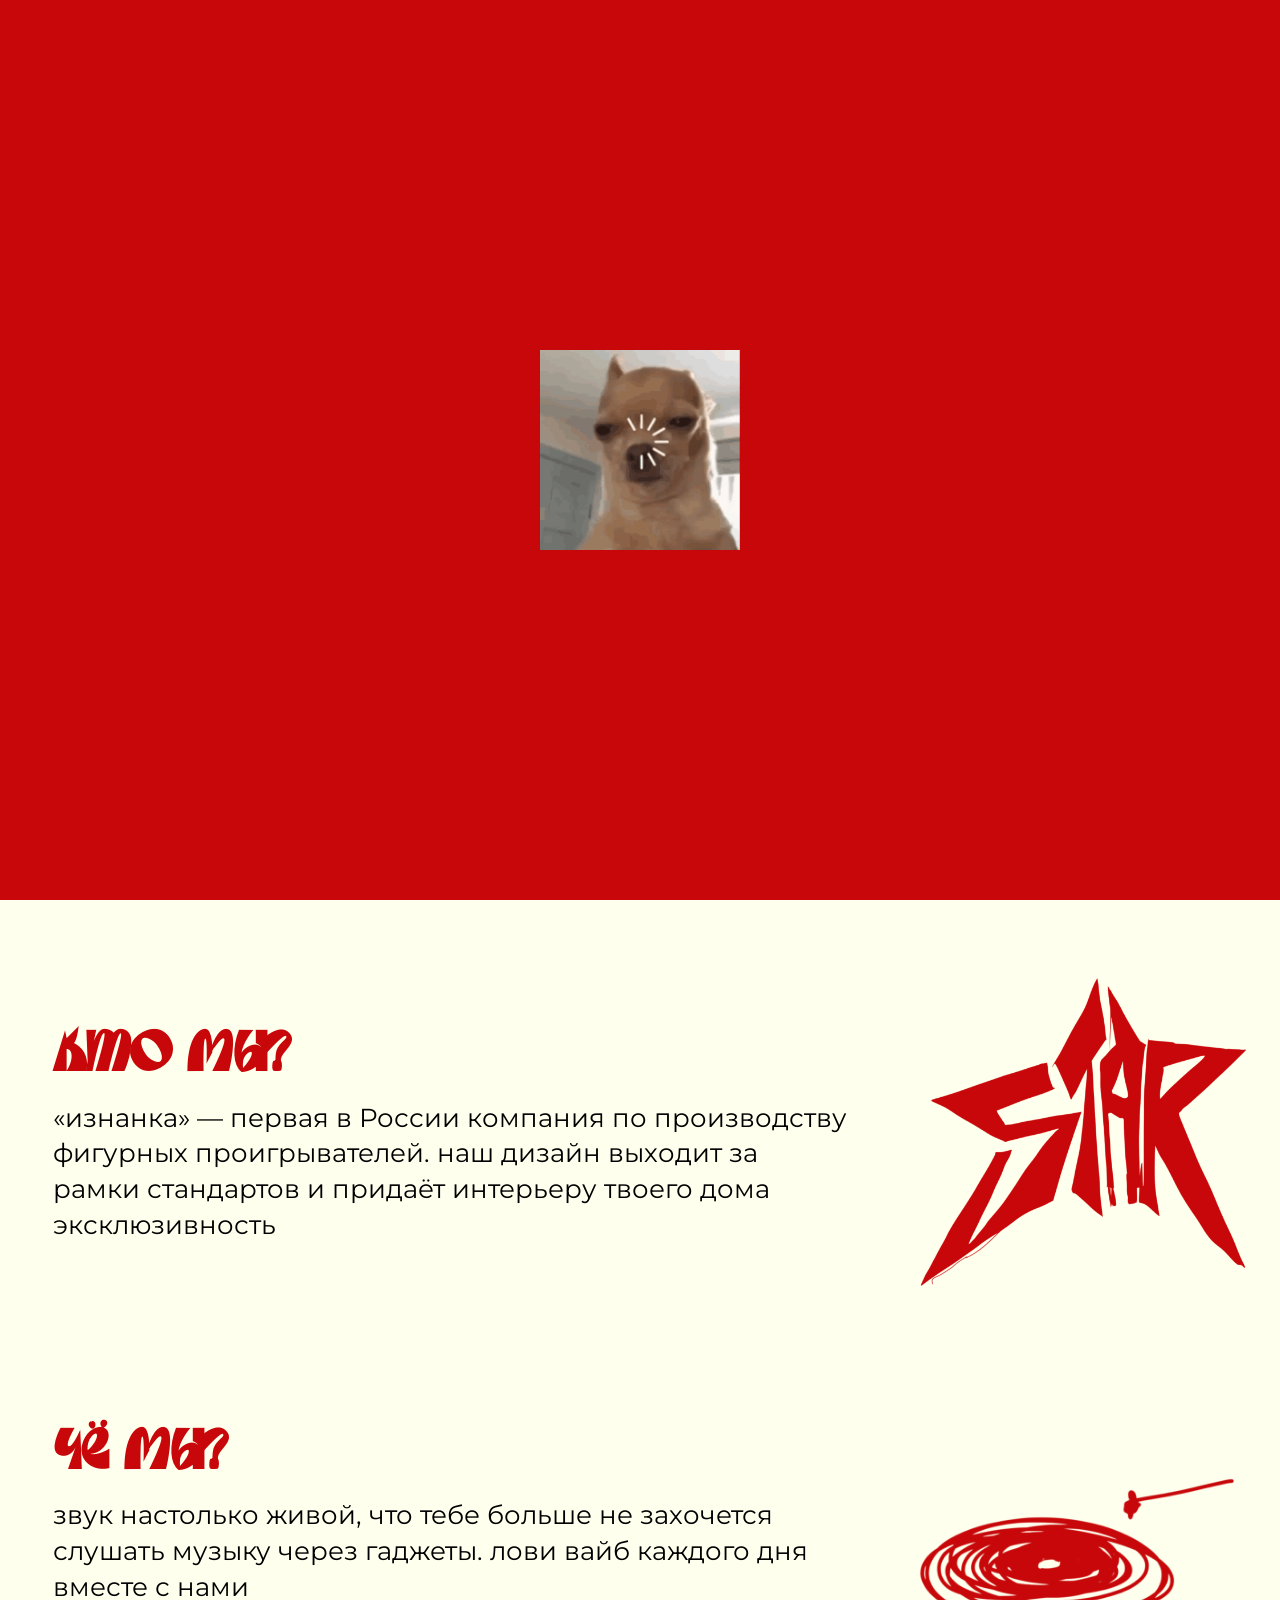
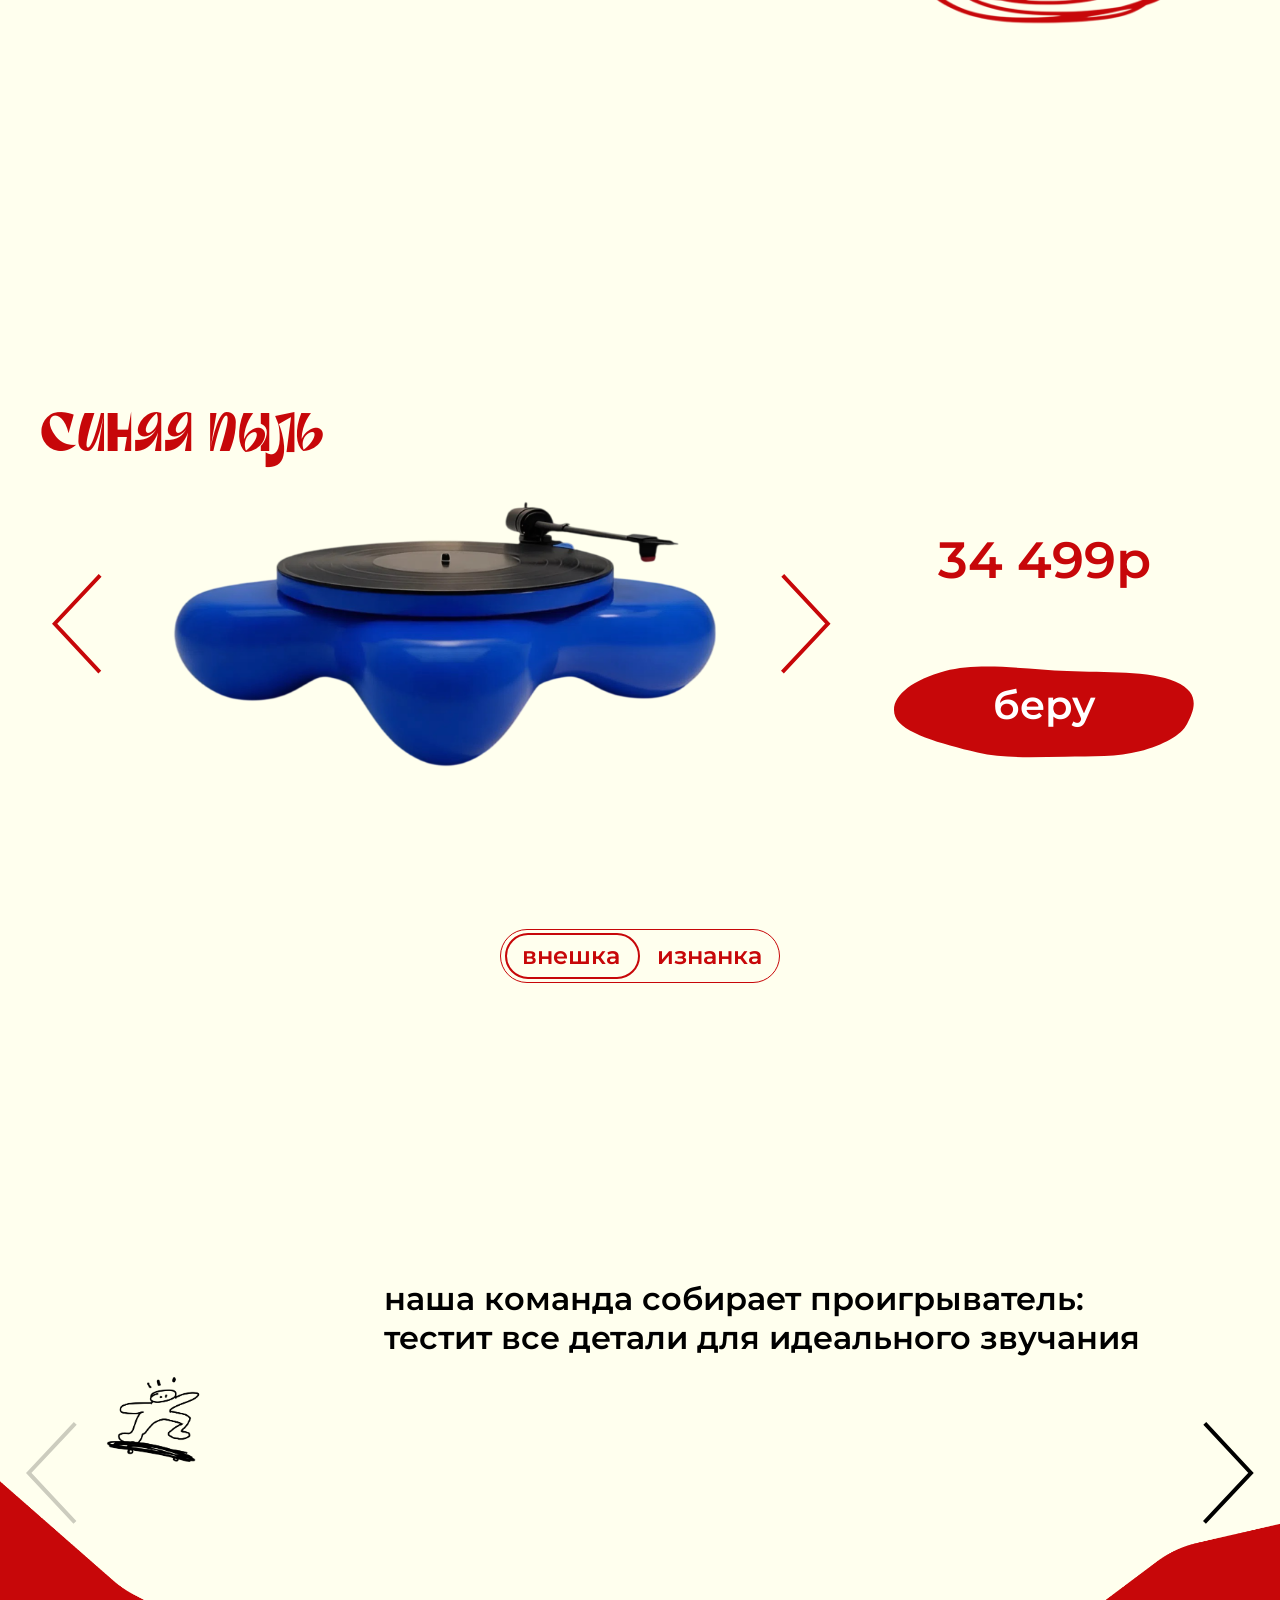
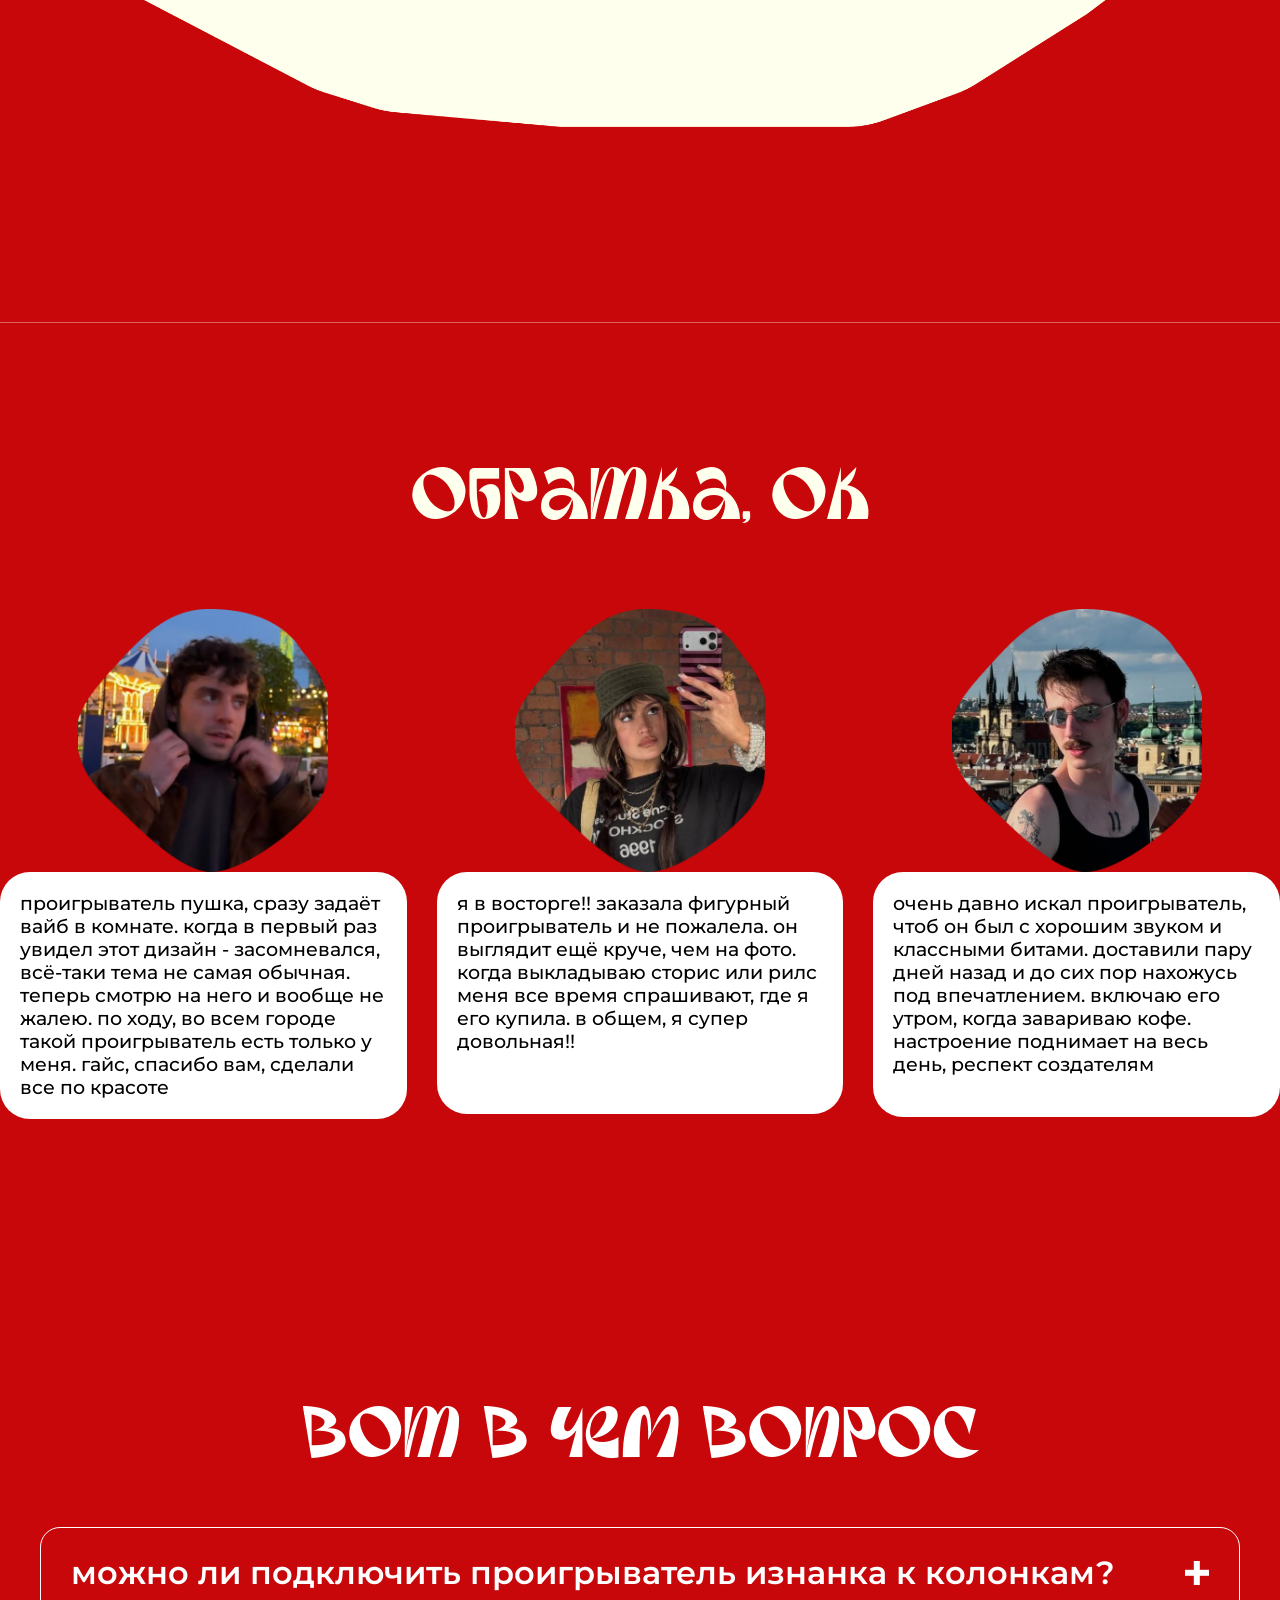
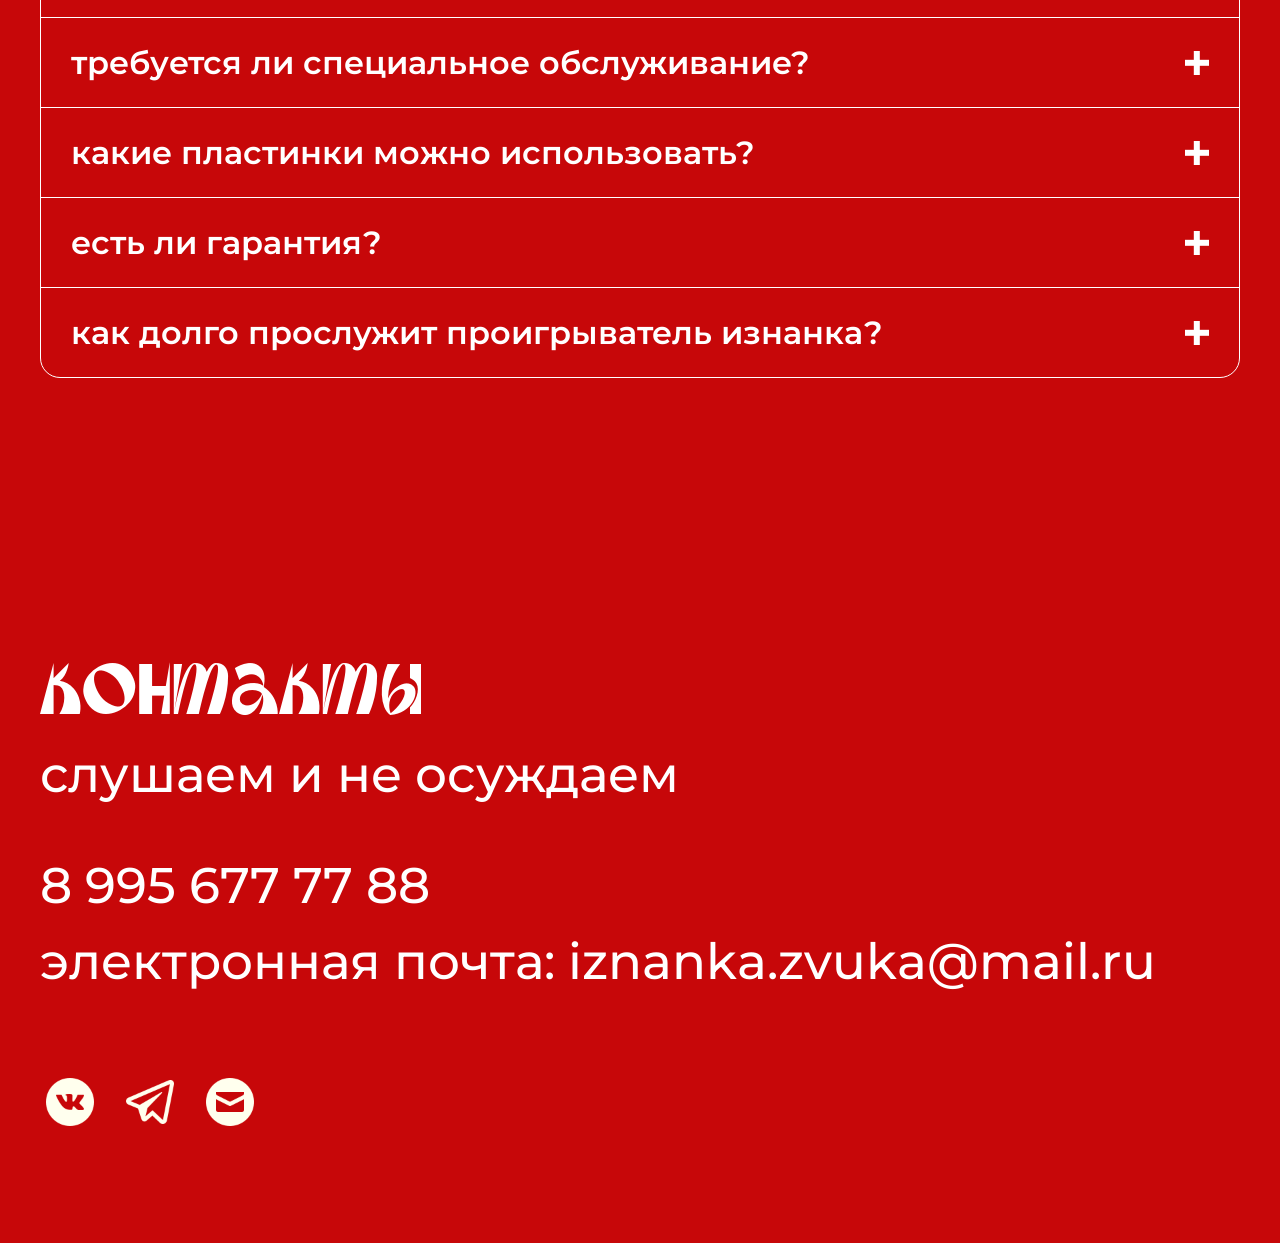
==== commit 361ac9ec: "10.04 23:00" ====
--- a/index.html
+++ b/index.html
@@ -11,9 +11,9 @@
 
 
 <body class="">
-    <!-- <div id="preloader">
+    <div id="preloader">
           <img src="assets/media/loading_dog.gif" alt="loading" class="loader-gif">
-    </div> -->
+    </div>
 
     <div class="mobile-side-menu mobile" id="mobileMenu">
         <div class="mobile-menu-inner">
@@ -51,7 +51,7 @@
     <div class="menu-overlay" id="menuMobileOverlay"></div>
     <div class="menu-overlay" id="cartOverlay"></div>
     <header>
-        <div class="header visible" id="header">
+        <div class="header " id="header">
             <div class="header-left">
                 <div class="menu-icon unmobile menu-open-btn">
                     <img src="assets/icons/menu-icon.svg" alt="arrow">
@@ -74,7 +74,7 @@
             </div>
         </div>
     </header>
-    <div class="preview visible">
+    <div class="preview">
         <div class="marquee">
             <div class="marquee-track">
                 <span>скидка 15% по промокоду OK! • на первый заказ • </span>
@@ -108,7 +108,7 @@
             <video id="intro_video" pip="false" autoplay muted playsinline
                 controlslist="nofullscreen noremoteplayback nodownload" preload="metadata"
                 poster="assets\media\end.png">
-                <source src="assets/media/nimate.mp4">
+                <source src="assets/media/animate.mp4">
             </video>
         </div>
     </div>
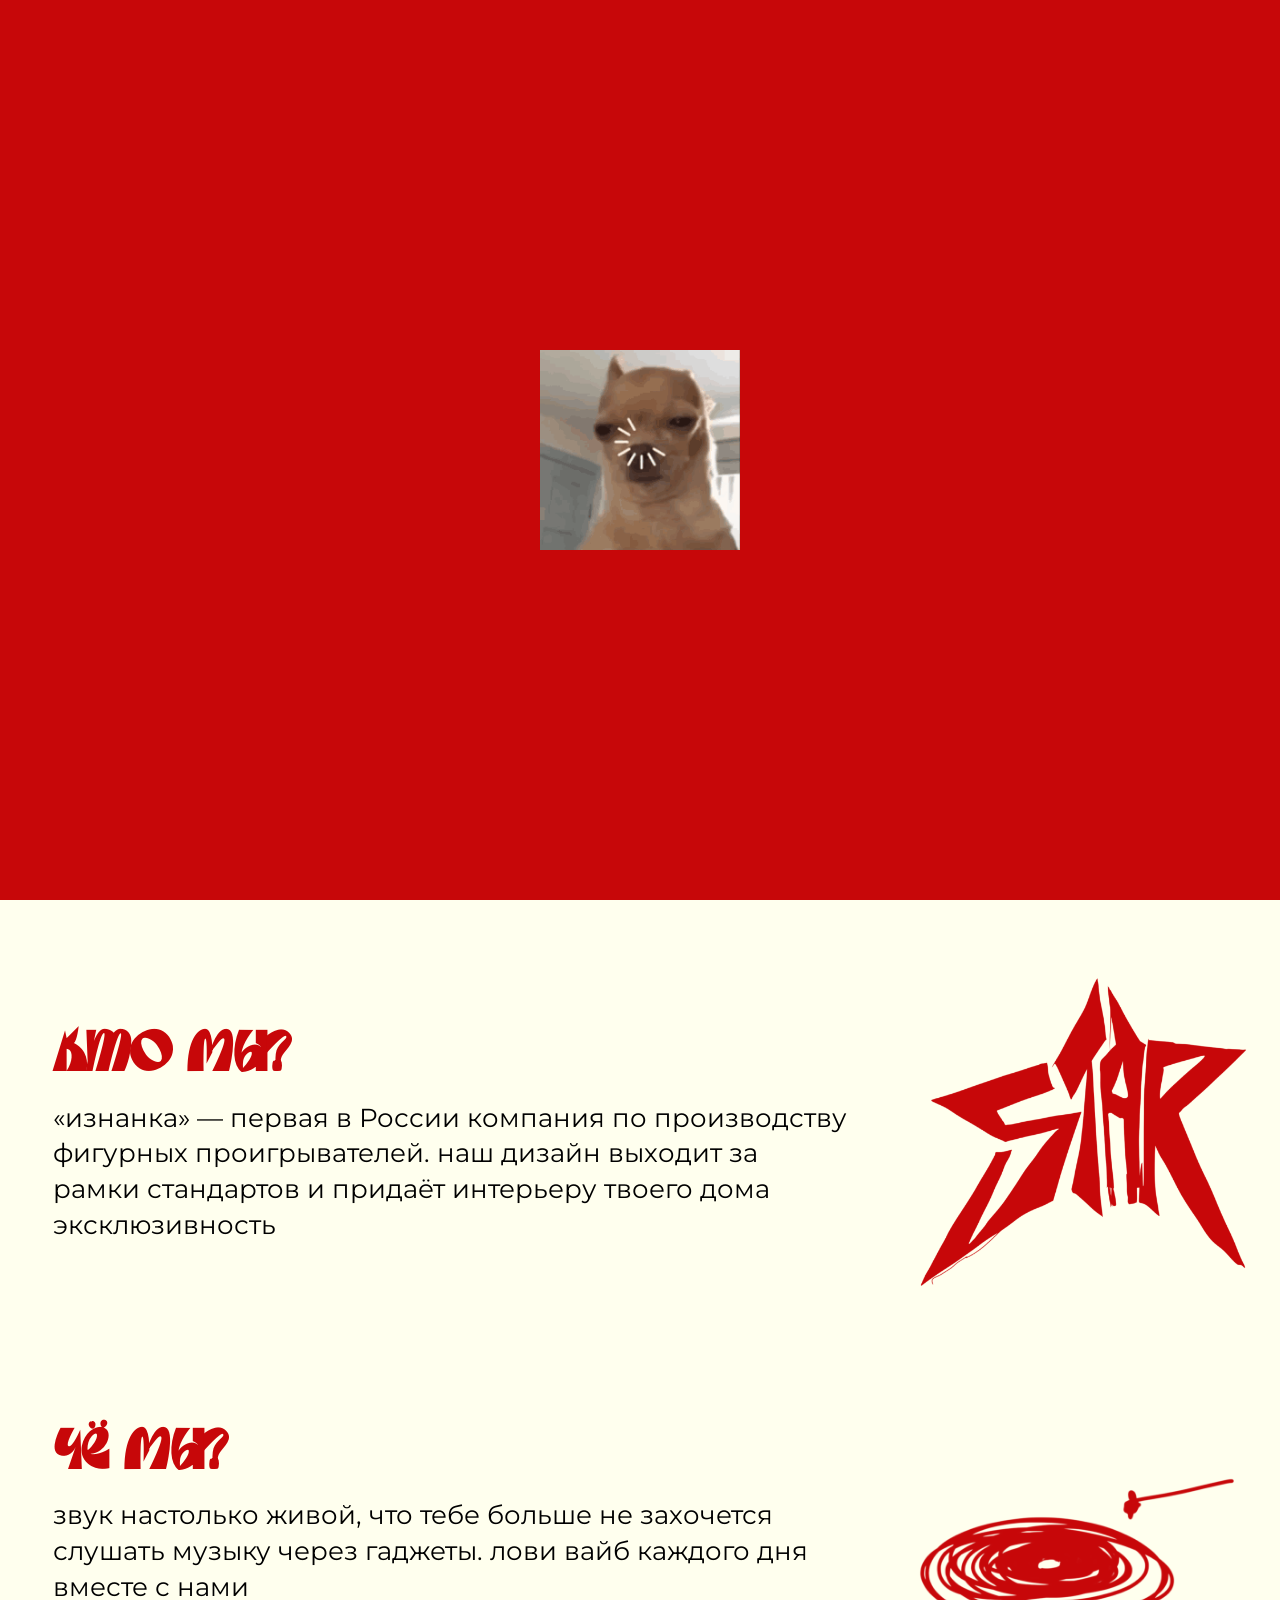
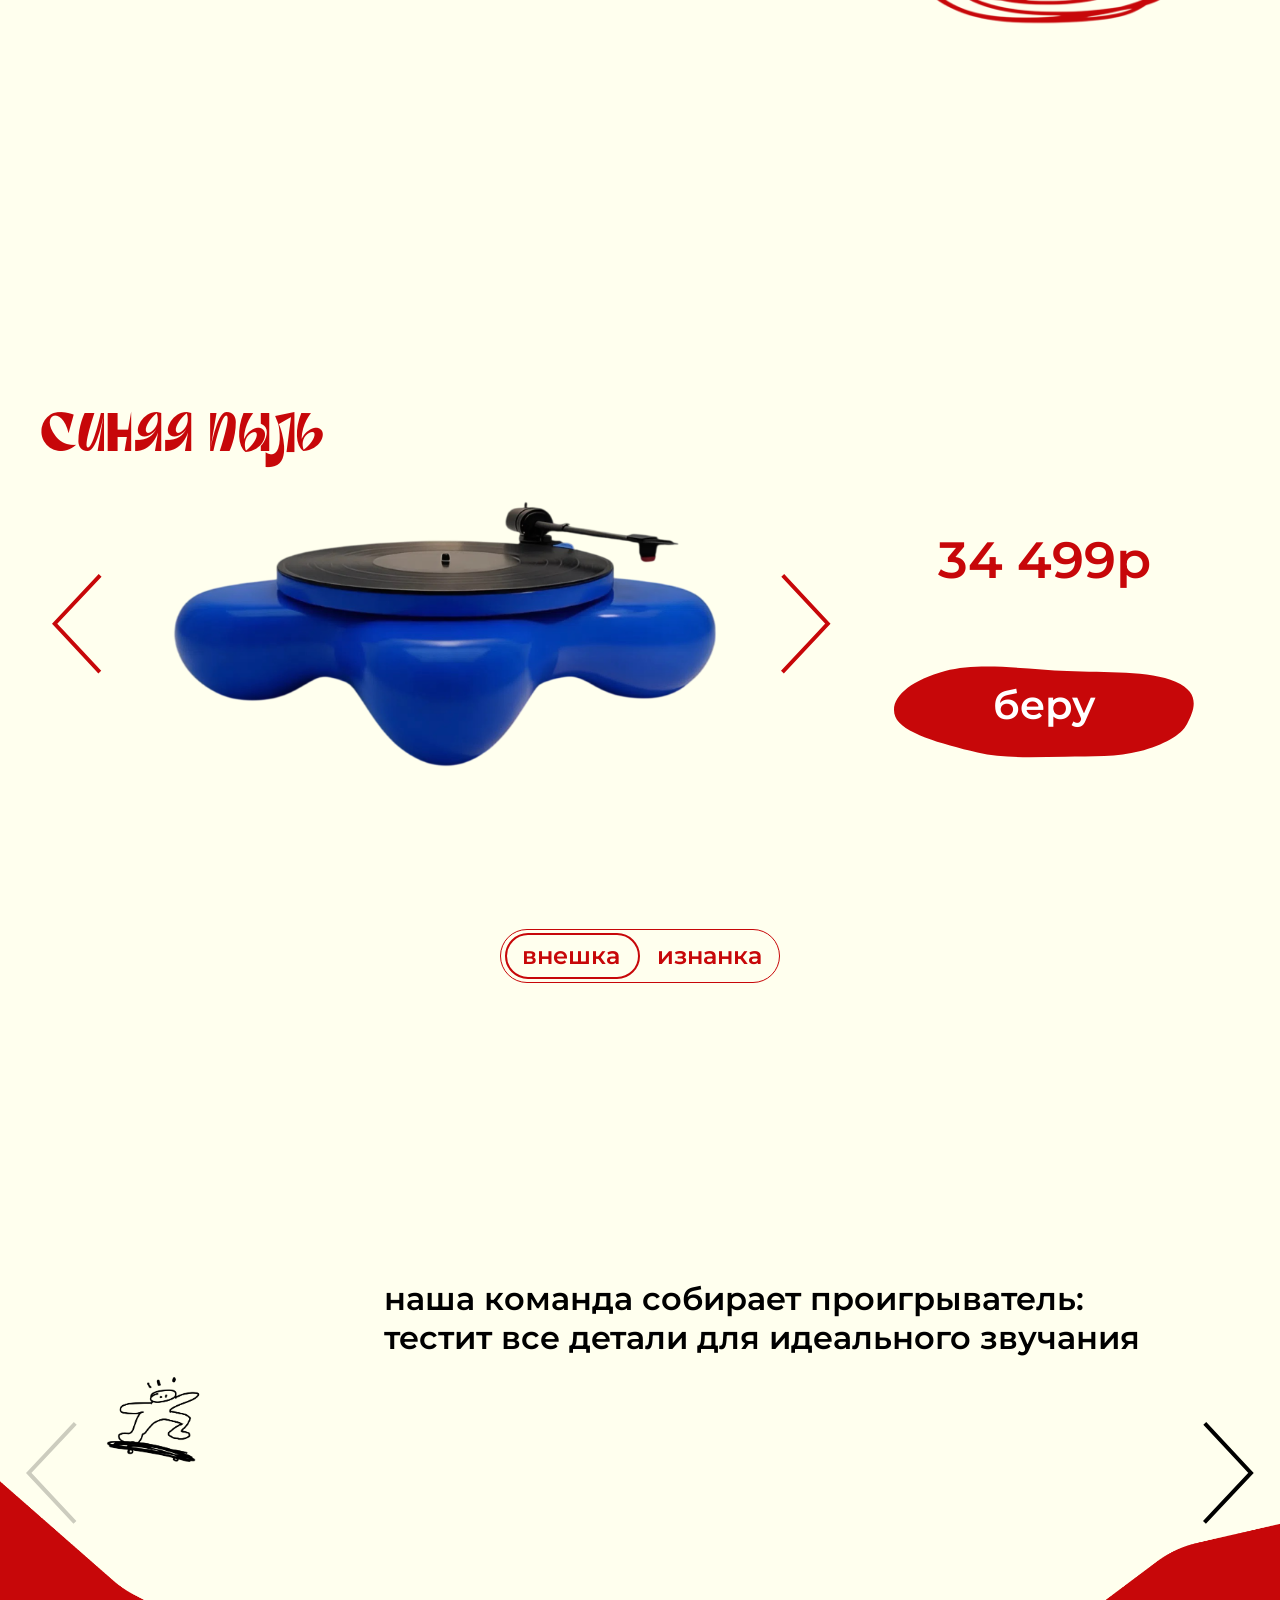
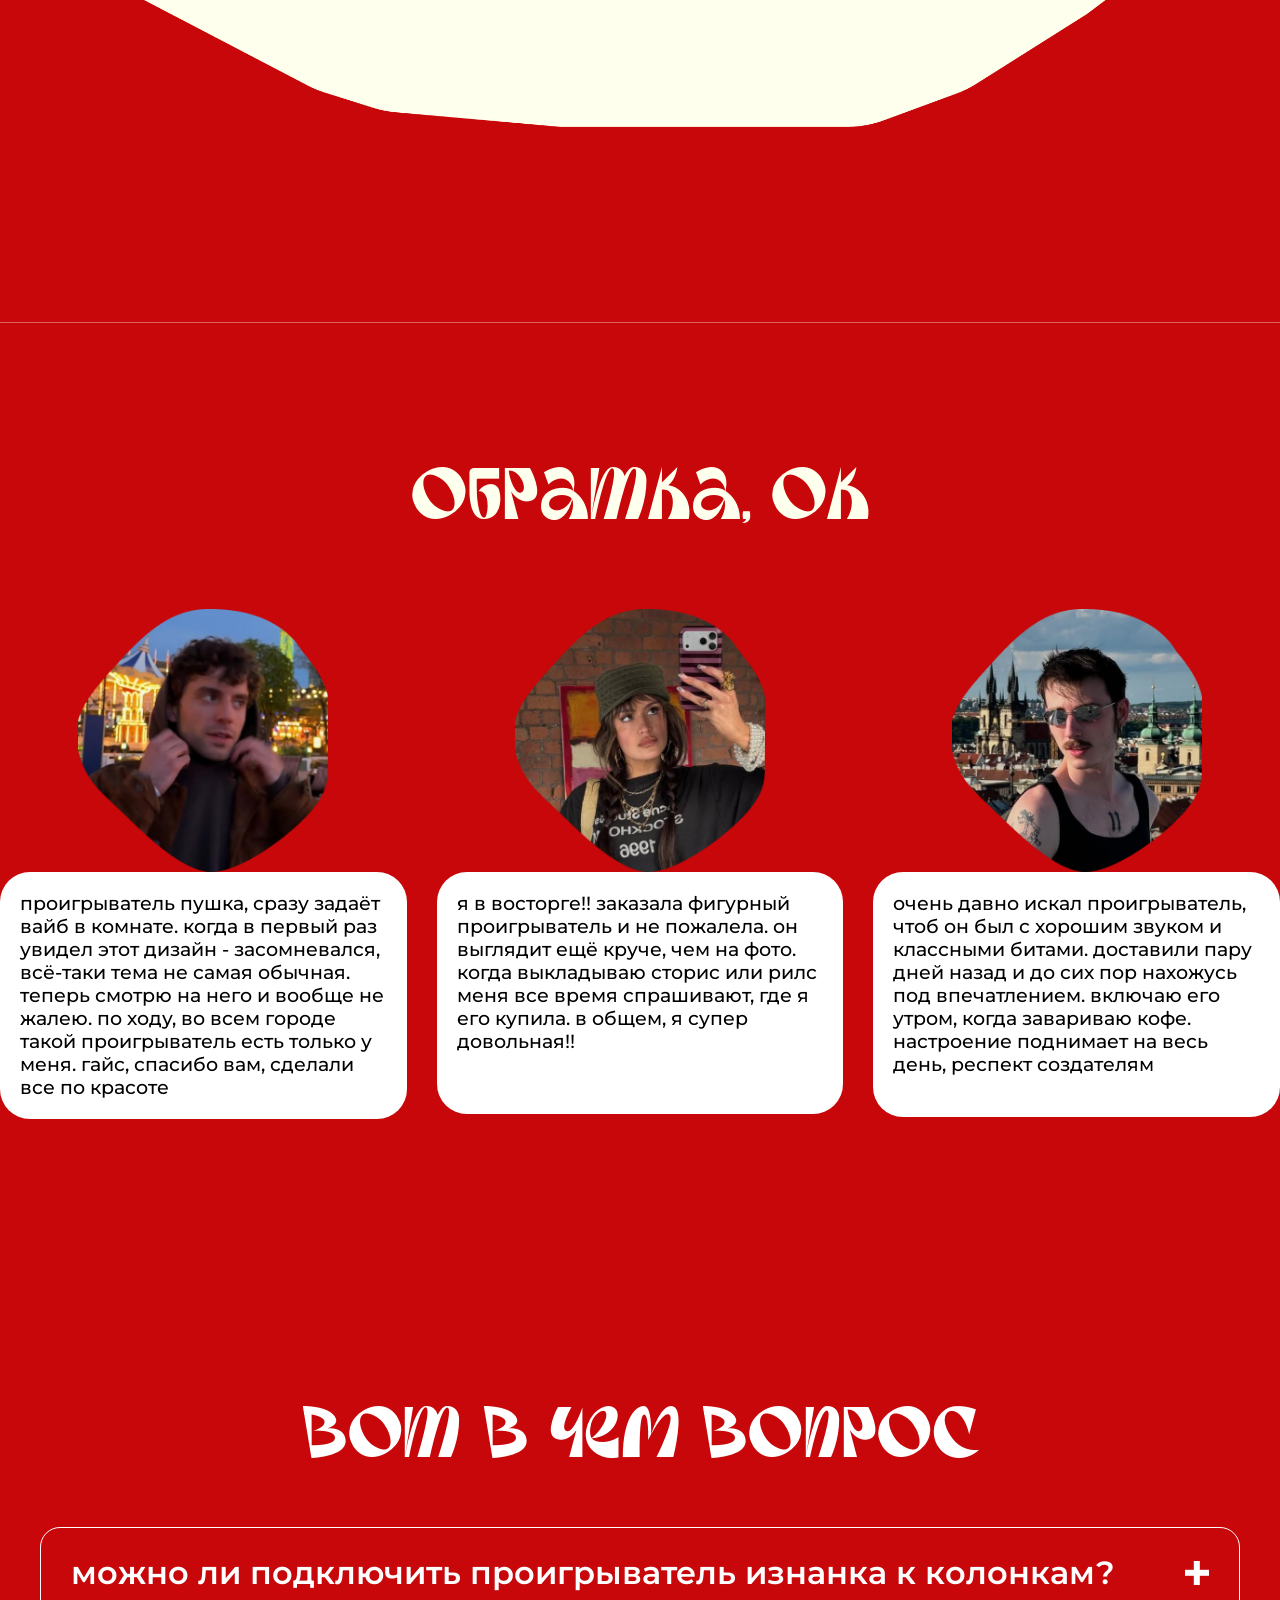
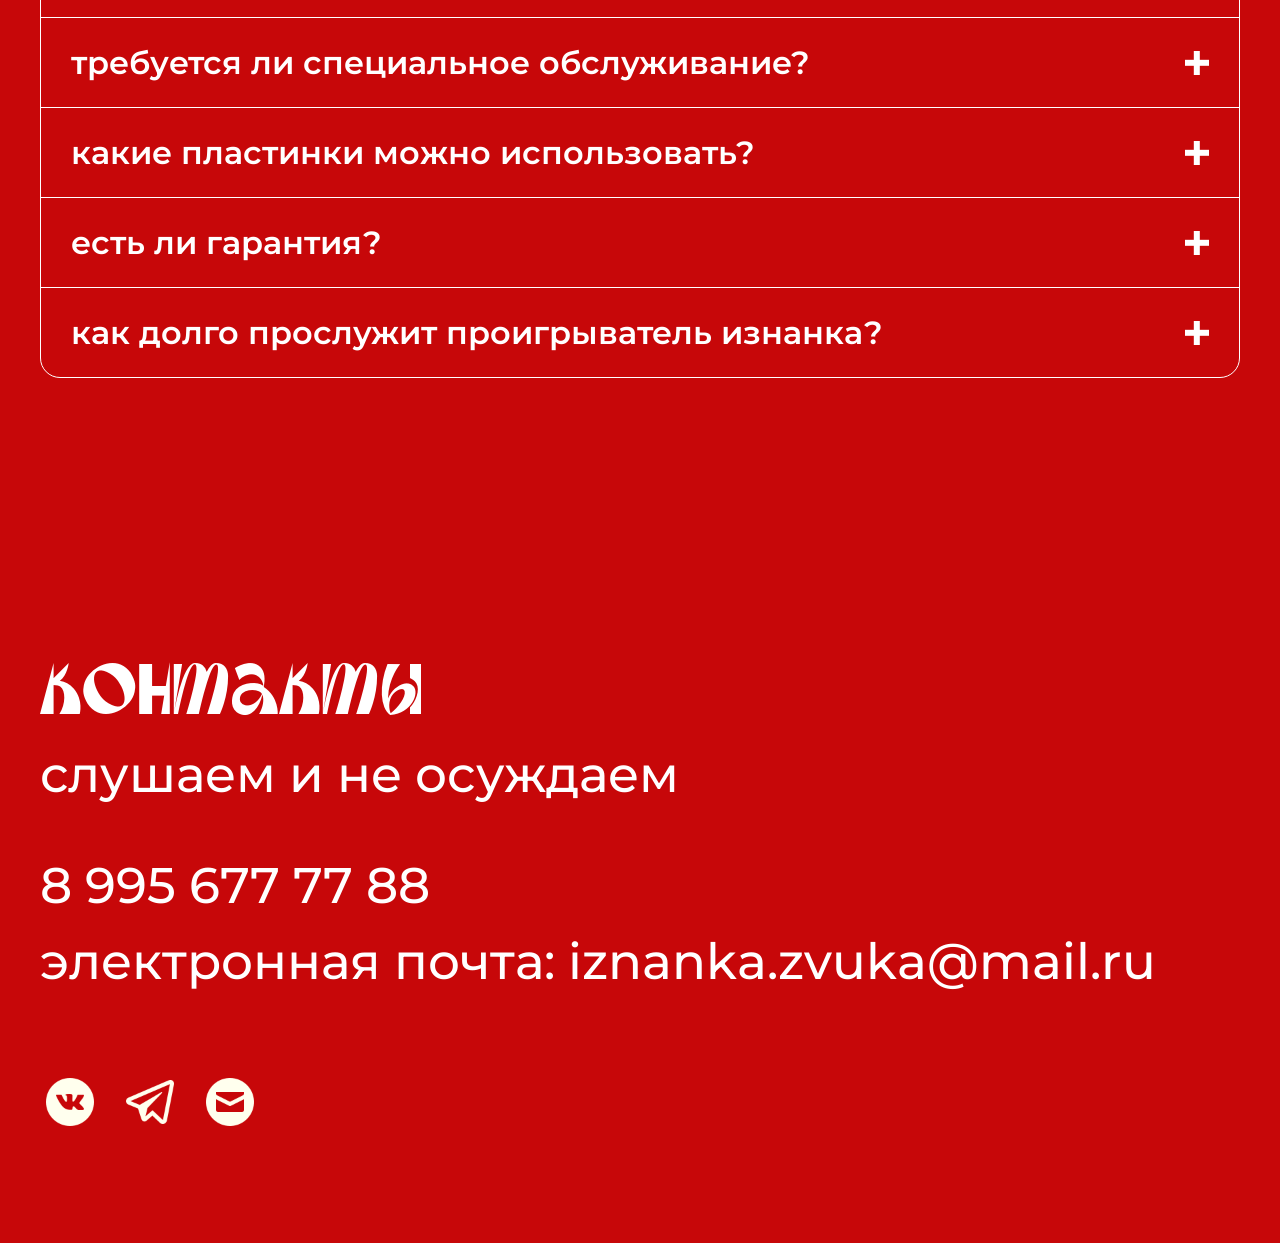
==== commit 2dc98a00: "add articles menu" ====
--- a/index.html
+++ b/index.html
@@ -12,7 +12,7 @@
 
 <body class="">
     <div id="preloader">
-          <img src="assets/media/loading_dog.gif" alt="loading" class="loader-gif">
+        <img src="assets/media/loading_dog.gif" alt="loading" class="loader-gif">
     </div>
 
     <div class="mobile-side-menu mobile" id="mobileMenu">
@@ -21,11 +21,13 @@
                 <button class="menu-close-btn" id="closeMobileMenu">&times;</button>
             </div>
             <nav class="mobile-menu-nav">
-                <a id="who-is-mobile" href="#about" class="menu-link">кто мы? чё мы?</a>
-                <a id="na-mobile" href="#catalog" class="menu-link">на, подгон</a>
-                <a id="delivery-mobile" href="#faq" class="menu-link">доставка</a>
-                <a id="cont-mobile" href="#contacts" class="menu-link">обратка, ок</a>
-                <a id="question-mobile" href="#contacts" class="menu-link">вот в чем вопрос</a>
+                <a id="who-is-mobile" class="menu-link">кто мы? чё мы?</a>
+                <a id="na-mobile" class="menu-link">на, подгон</a>
+                <a id="delivery-mobile" class="menu-link">доставка</a>
+                <a id="cont-mobile" class="menu-link">обратка, ок</a>
+                <a id="question-mobile"class="menu-link">вот в чем вопрос</a>
+                <a id="articles-mobile" href="articles.html" class="menu-link">статьи</a>
+
             </nav>
             <div class="mobile-menu-footer">
                 <p>Изнанка — твой звук</p>
@@ -38,11 +40,11 @@
             <button class="menu-close-btn" id="closeMenu">&times;</button>
         </div>
         <nav class="menu-nav">
-            <a id="who-is"  class="menu-link">кто мы? чё мы?</a>
-            <a id="na"  class="menu-link">на, подгон</a>
+            <a id="who-is" class="menu-link">кто мы? чё мы?</a>
+            <a id="na" class="menu-link">на, подгон</a>
             <a id="delivery" class="menu-link">доставка</a>
             <a id="cont" class="menu-link">обратка, ок</a>
-            <a id="question"  class="menu-link">вот в чем вопрос</a>
+            <a id="question" class="menu-link">вот в чем вопрос</a>
             <a id="articles" href="articles.html" class="menu-link">статьи</a>
 
         </nav>
@@ -65,8 +67,7 @@
                     <a href="https://vk.ru/club236979089"><img src="assets/icons/vk-icon.svg" alt="arrow"></a>
                     <a href="https://t.me/iznankazvuka"><img src="assets/icons/telegram-icon.svg" alt="arrow"></a>
                     <a href="varya.fedorova.06@list.ru"><img src="assets/icons/main-icon.svg" alt="arrow"></a>
-                    <a class="cart-button"><img id="cart-icon-mobile" src="assets/icons/cart-icon.svg"
-                            alt="arrow"></a>
+                    <a class="cart-button"><img id="cart-icon-mobile" src="assets/icons/cart-icon.svg" alt="arrow"></a>
                     <div class="menu-icon mobile menu-open-btn">
                         <img id="menu-icon-mobile" src="assets/icons/menu-icon.svg" alt="arrow">
                     </div>
@@ -596,7 +597,7 @@
         </div>
     </div>
 
-    <script src="assets/js/preloader.js"></script>
+    <script src="assets/js/header_app.js"></script>
     <script src="assets\js\app.js" defer></script>
 </body>
 
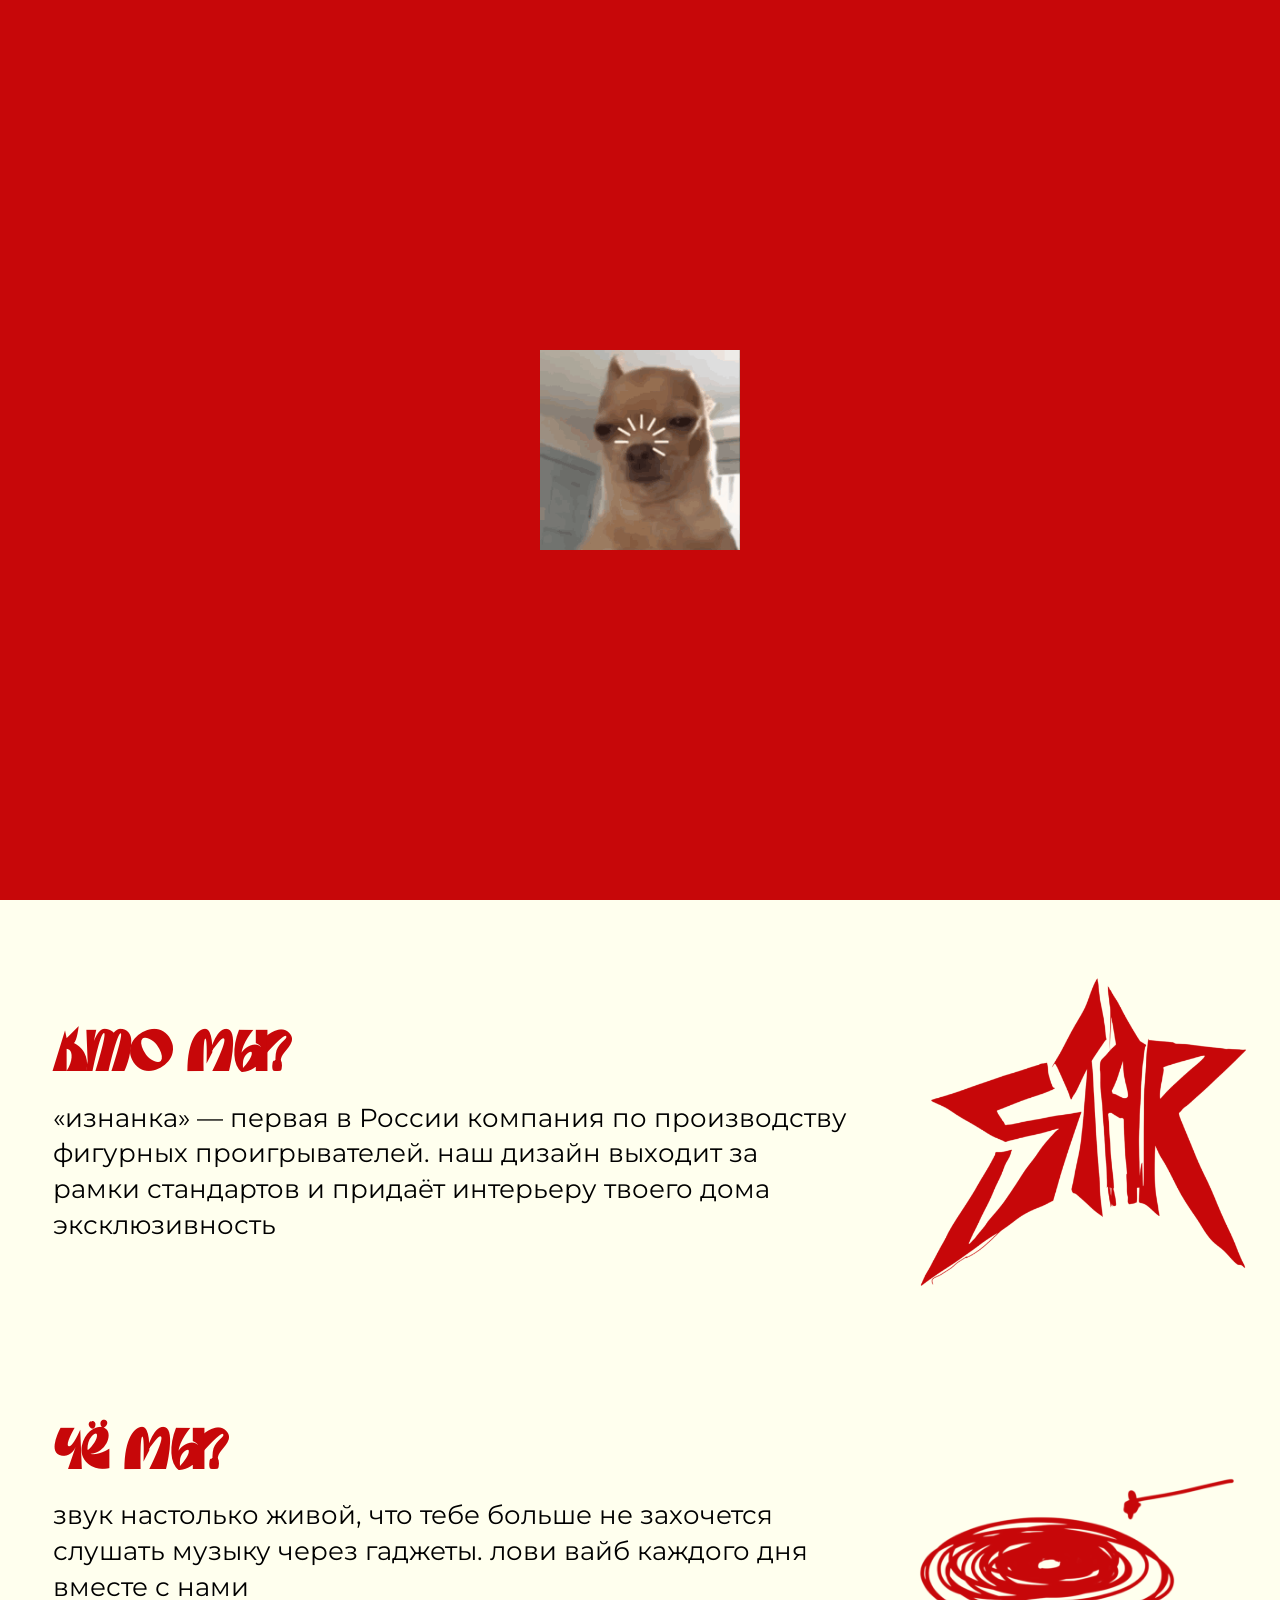
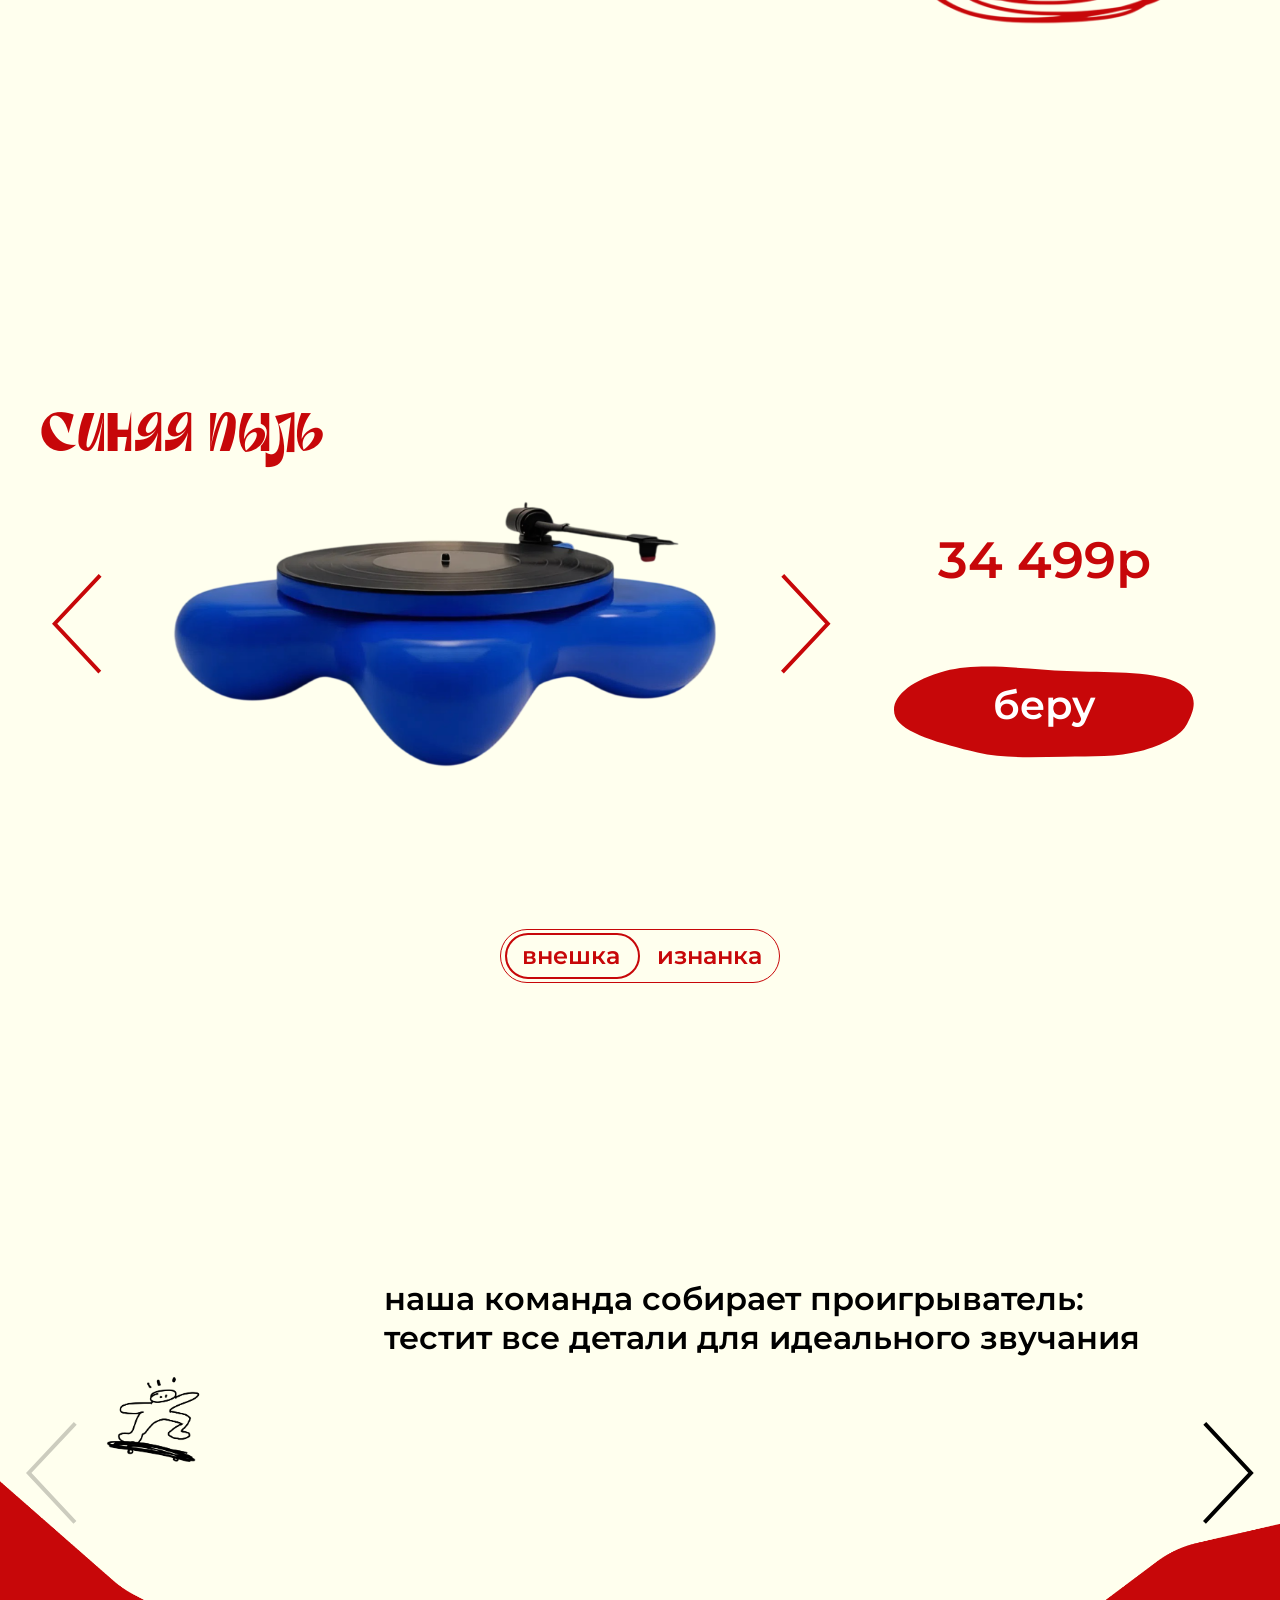
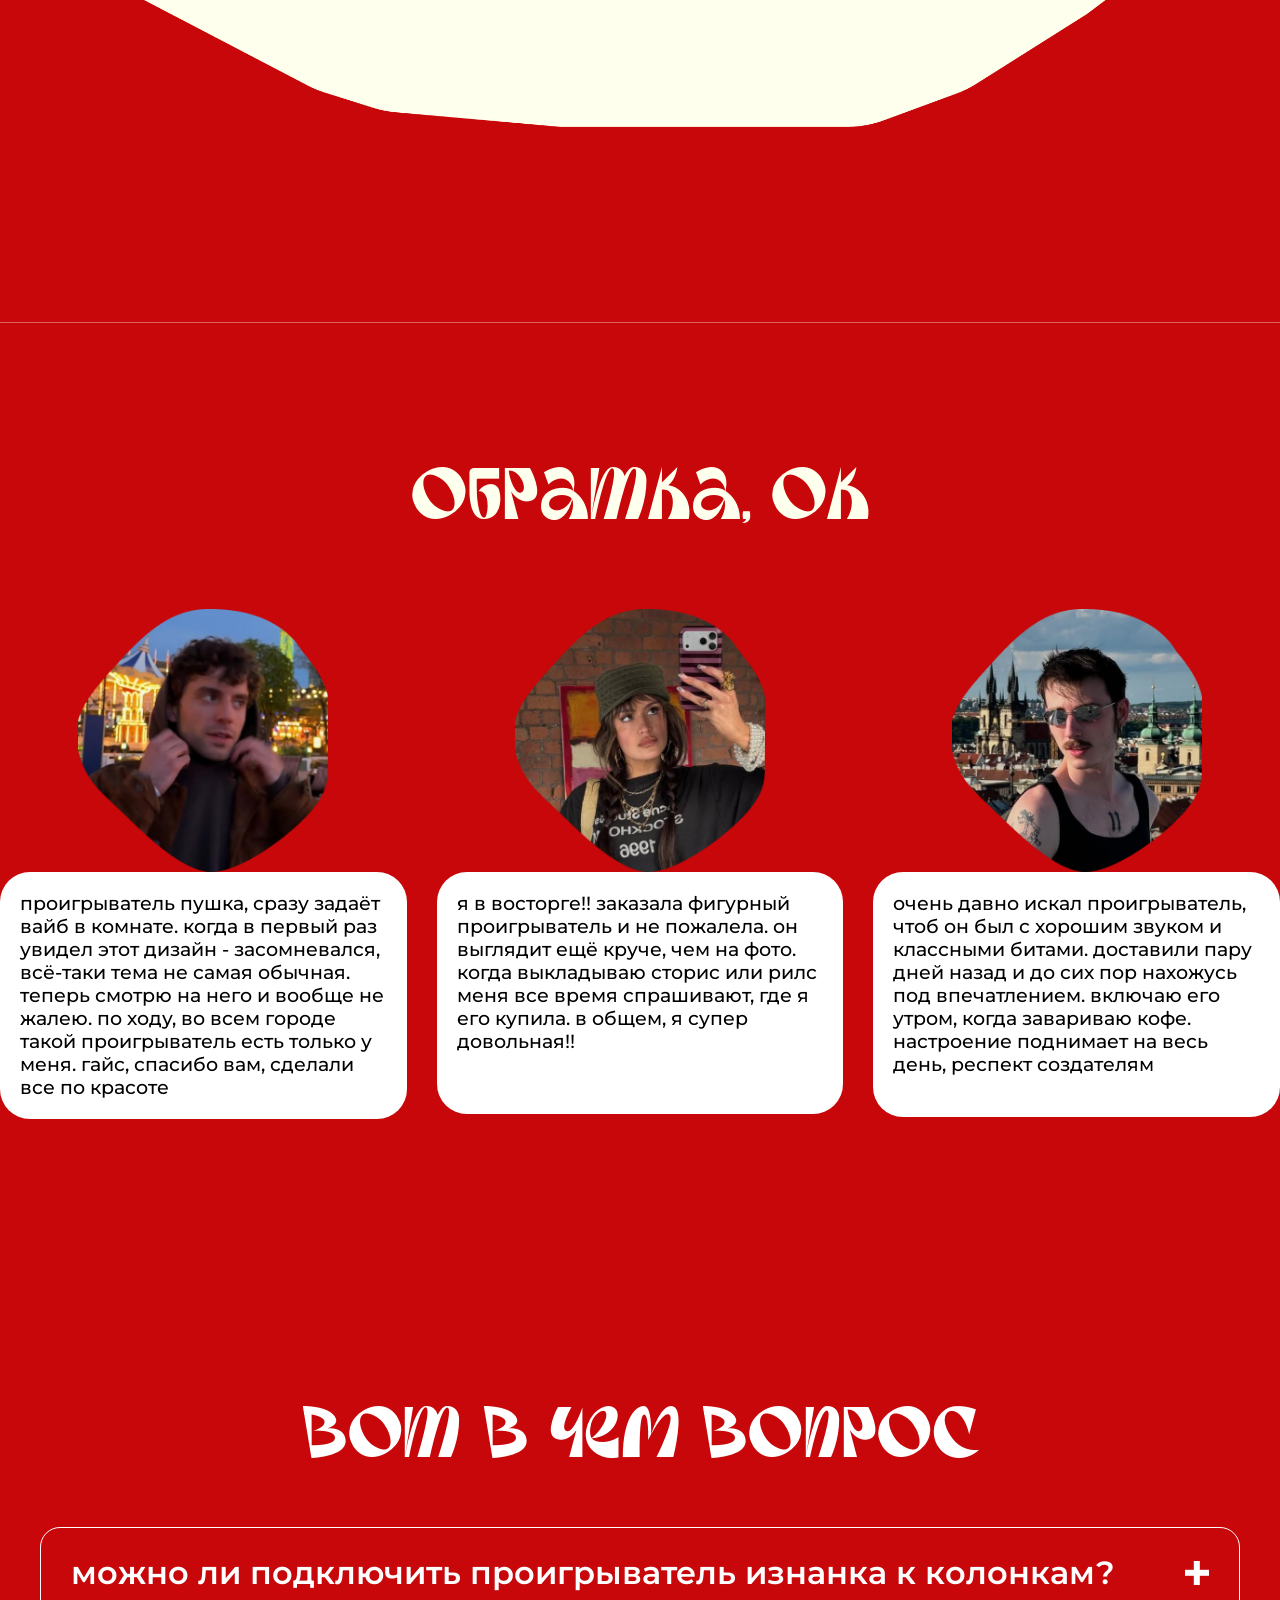
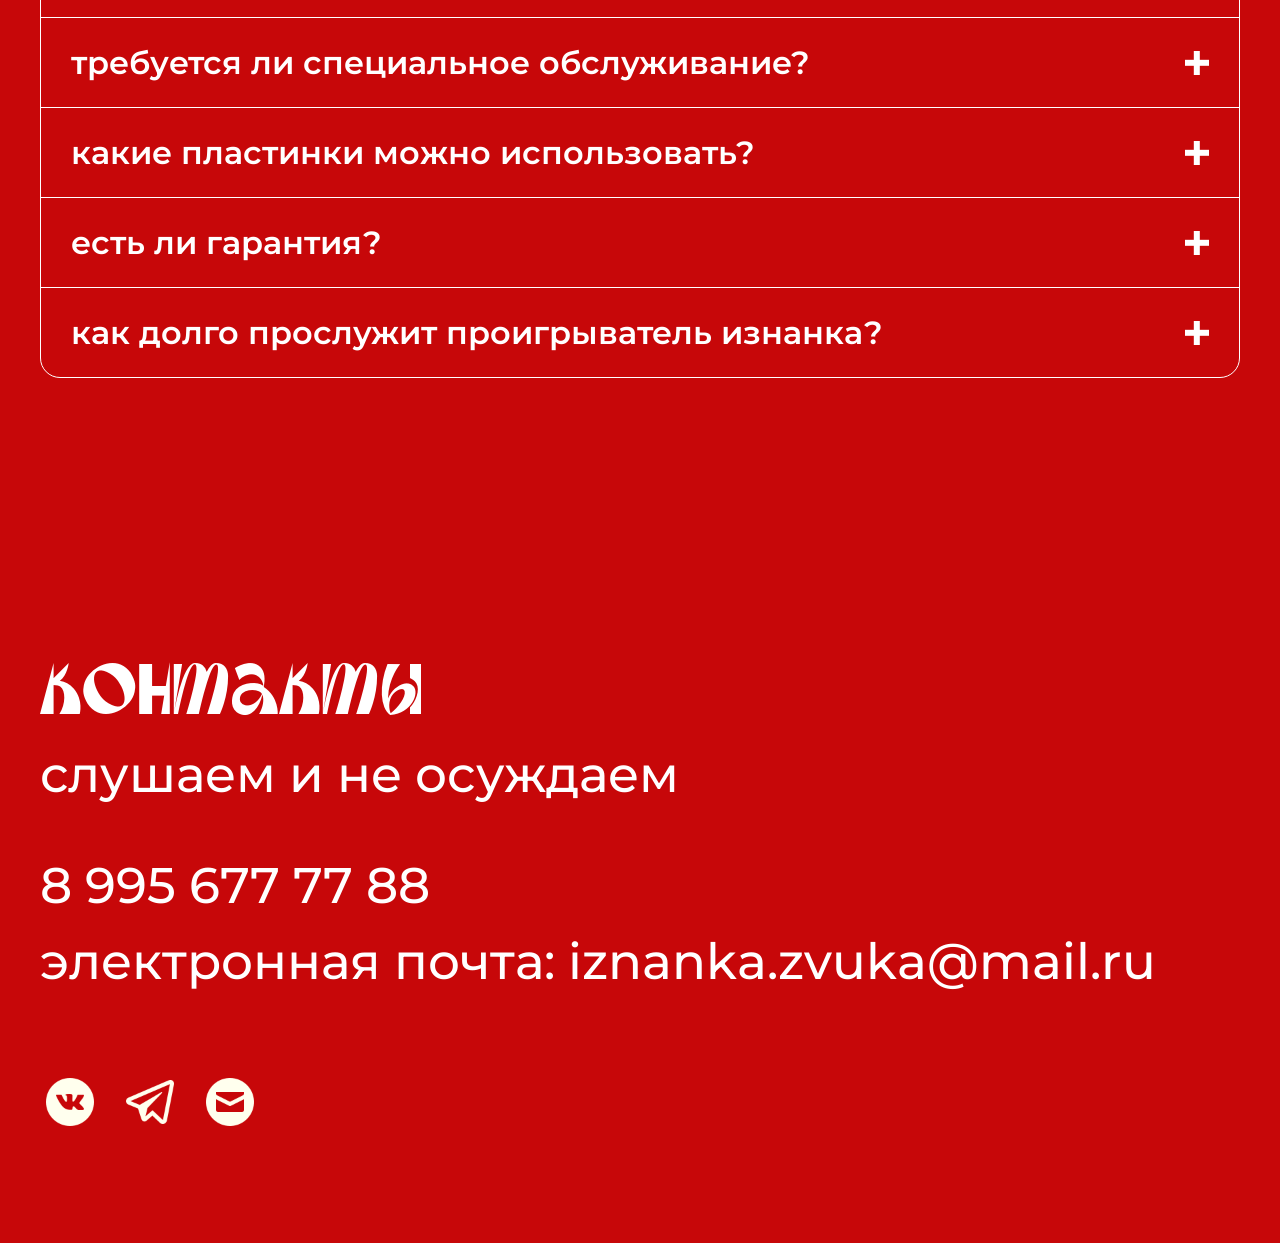
==== commit 367df69e: "sfd" ====
--- a/index.html
+++ b/index.html
@@ -26,7 +26,7 @@
                 <a id="delivery-mobile" class="menu-link">доставка</a>
                 <a id="cont-mobile" class="menu-link">обратка, ок</a>
                 <a id="question-mobile"class="menu-link">вот в чем вопрос</a>
-                <a id="articles-mobile" href="articles.html" class="menu-link">статьи</a>
+                <a id="articles-mobile" href="articles.html" class="menu-link">тексты</a>
 
             </nav>
             <div class="mobile-menu-footer">
@@ -45,7 +45,7 @@
             <a id="delivery" class="menu-link">доставка</a>
             <a id="cont" class="menu-link">обратка, ок</a>
             <a id="question" class="menu-link">вот в чем вопрос</a>
-            <a id="articles" href="articles.html" class="menu-link">статьи</a>
+            <a id="articles" href="articles.html" class="menu-link">тексты</a>
 
         </nav>
     </div>
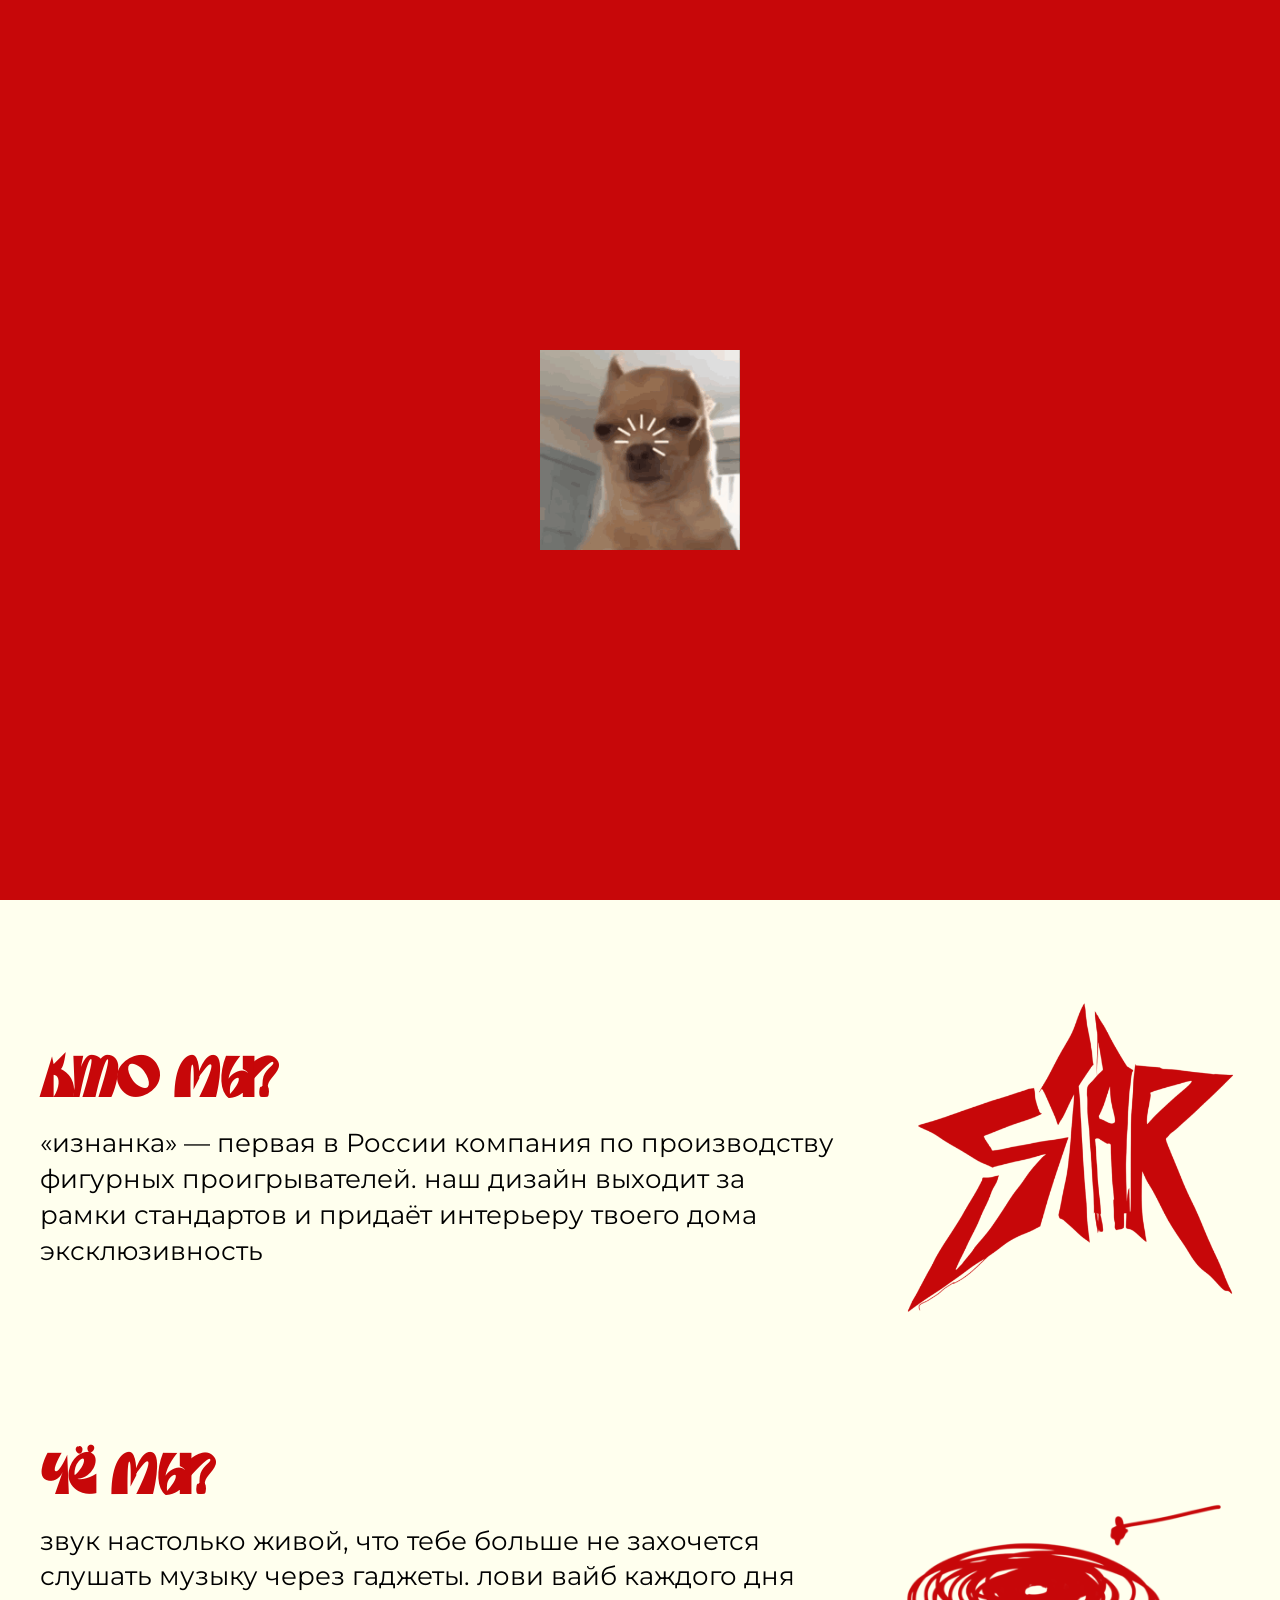
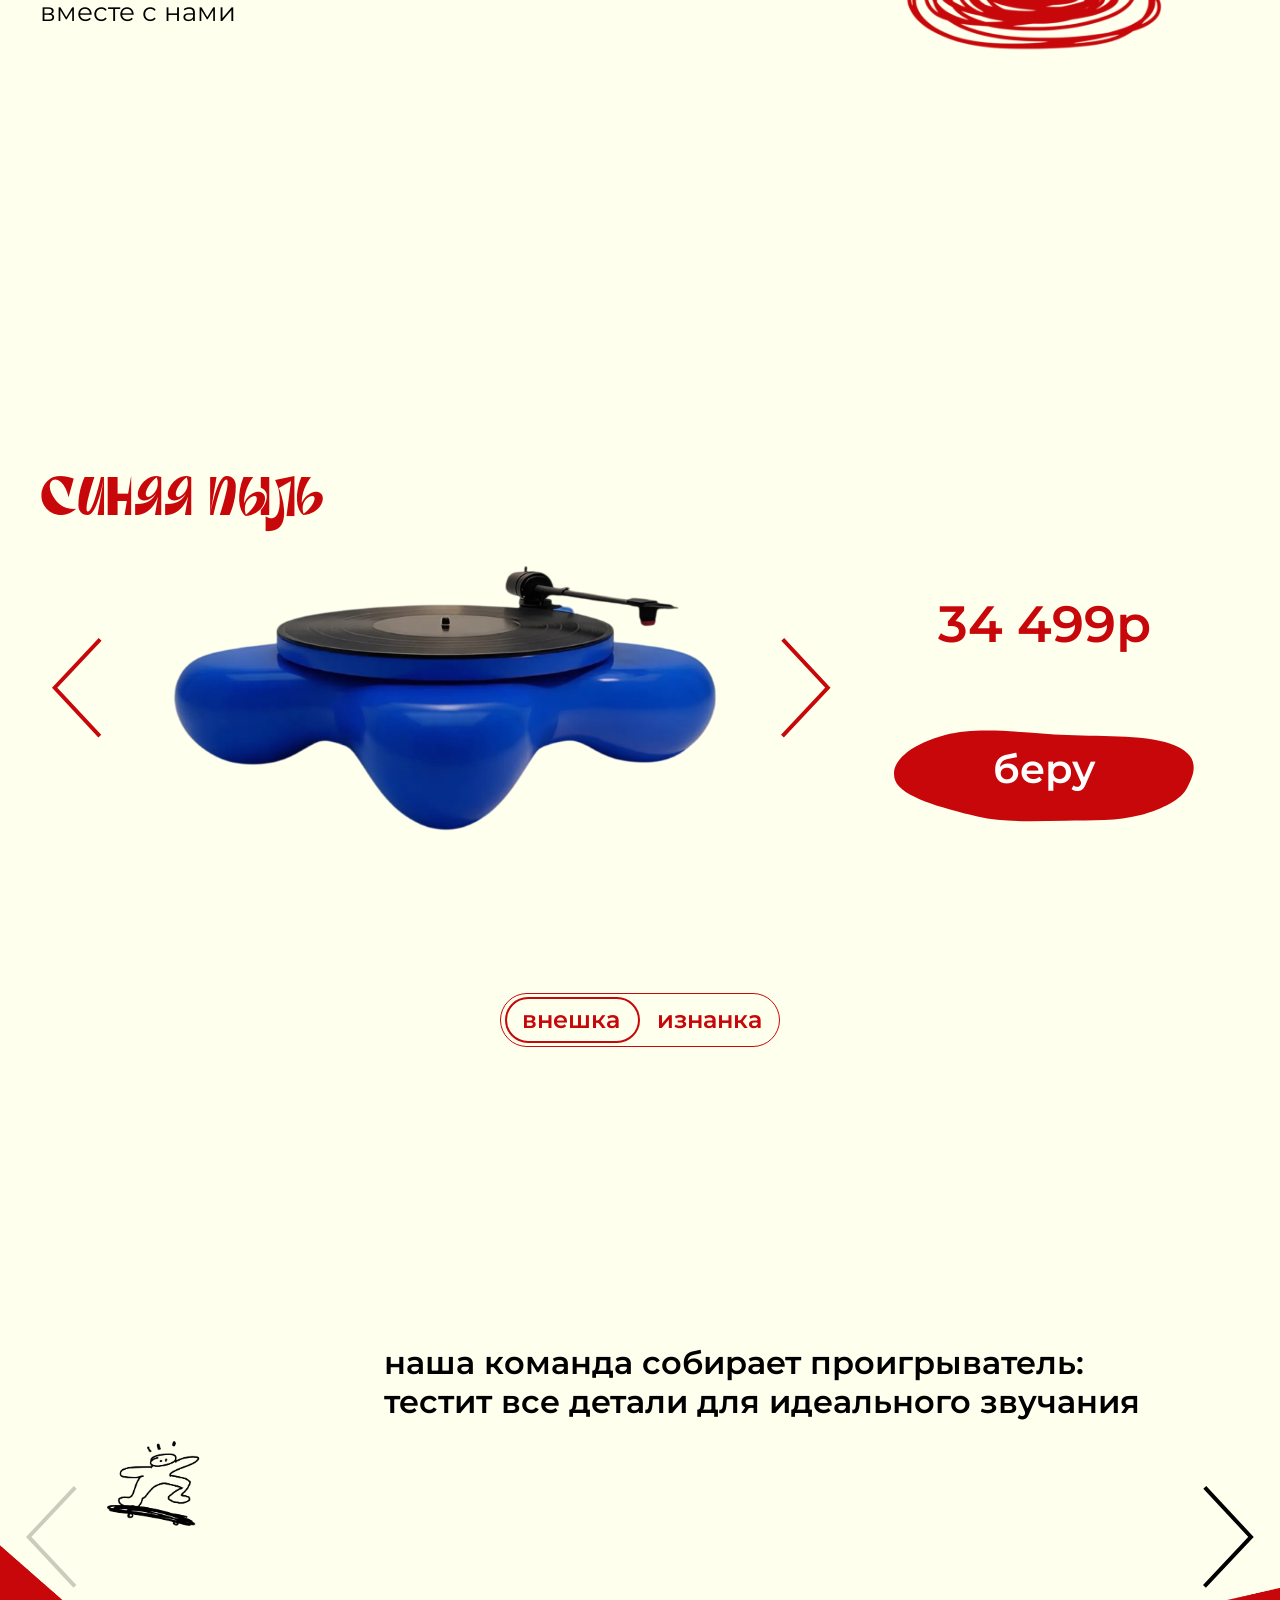
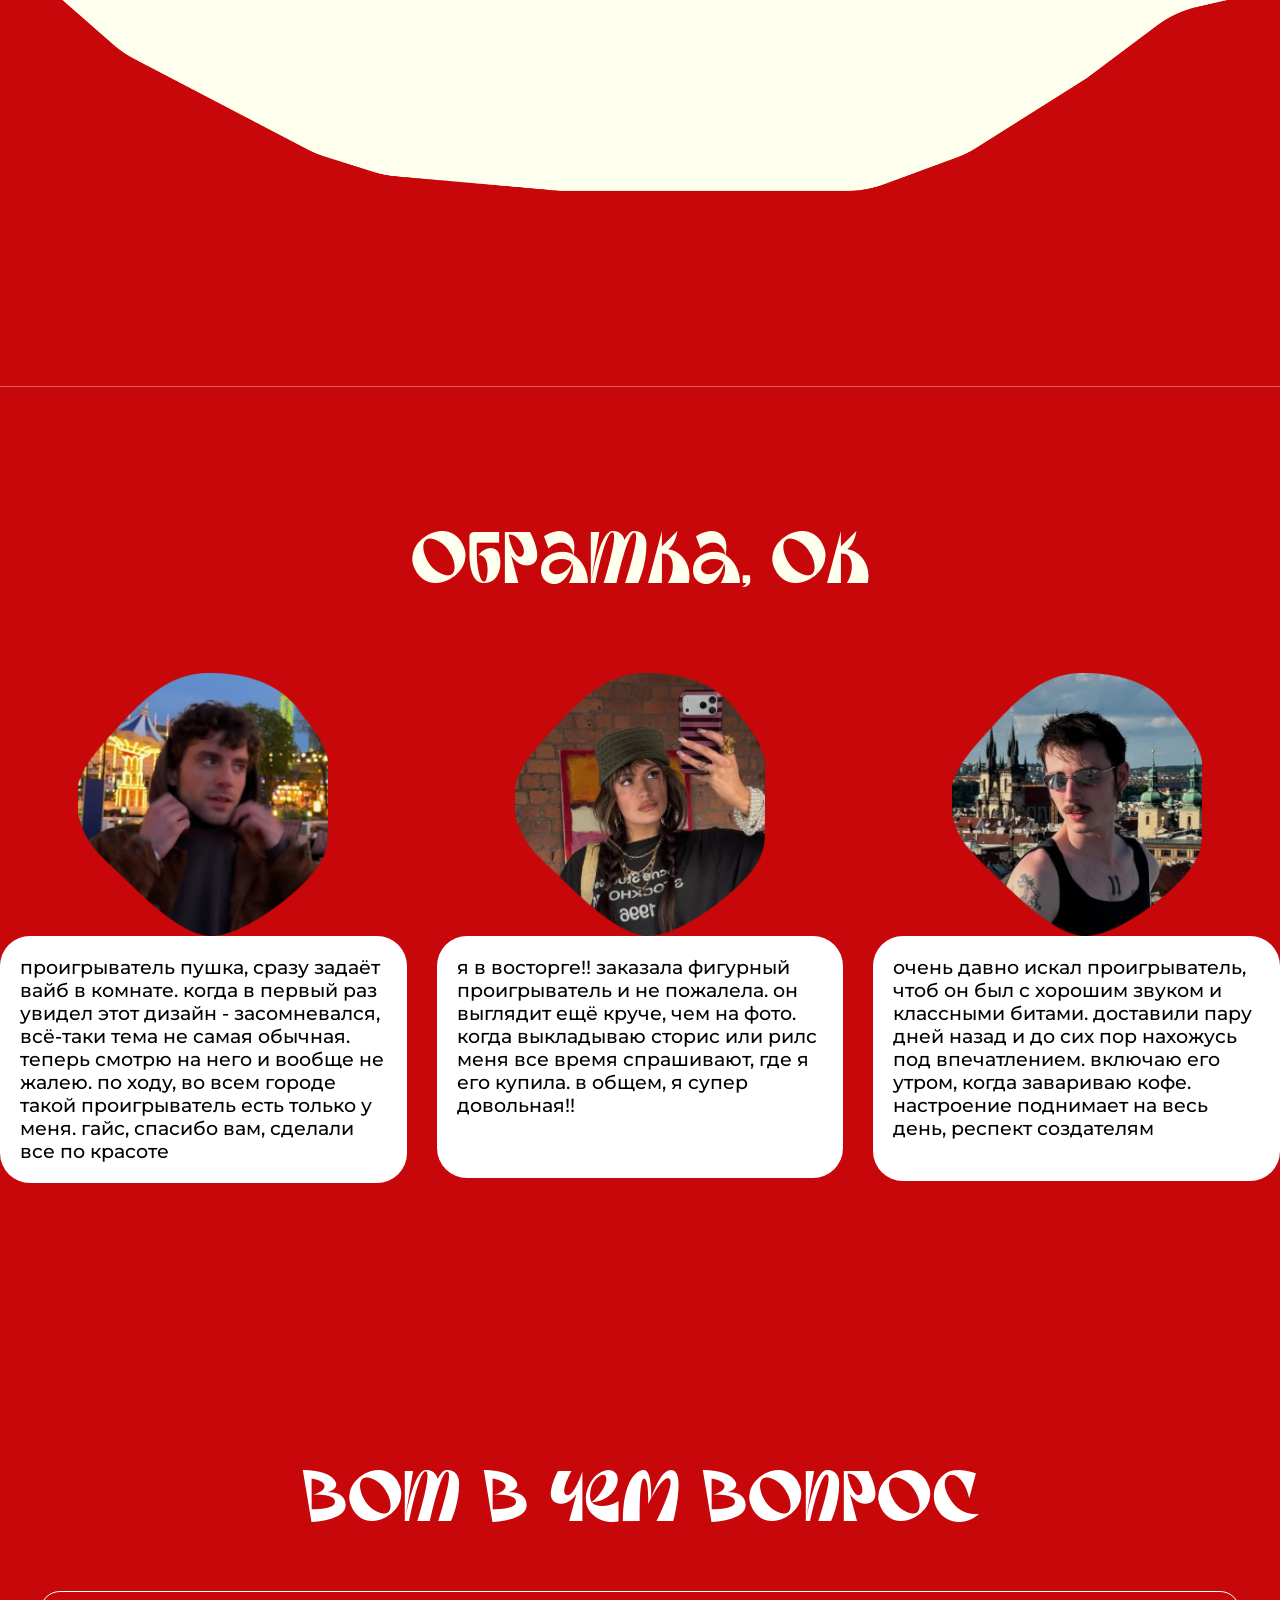
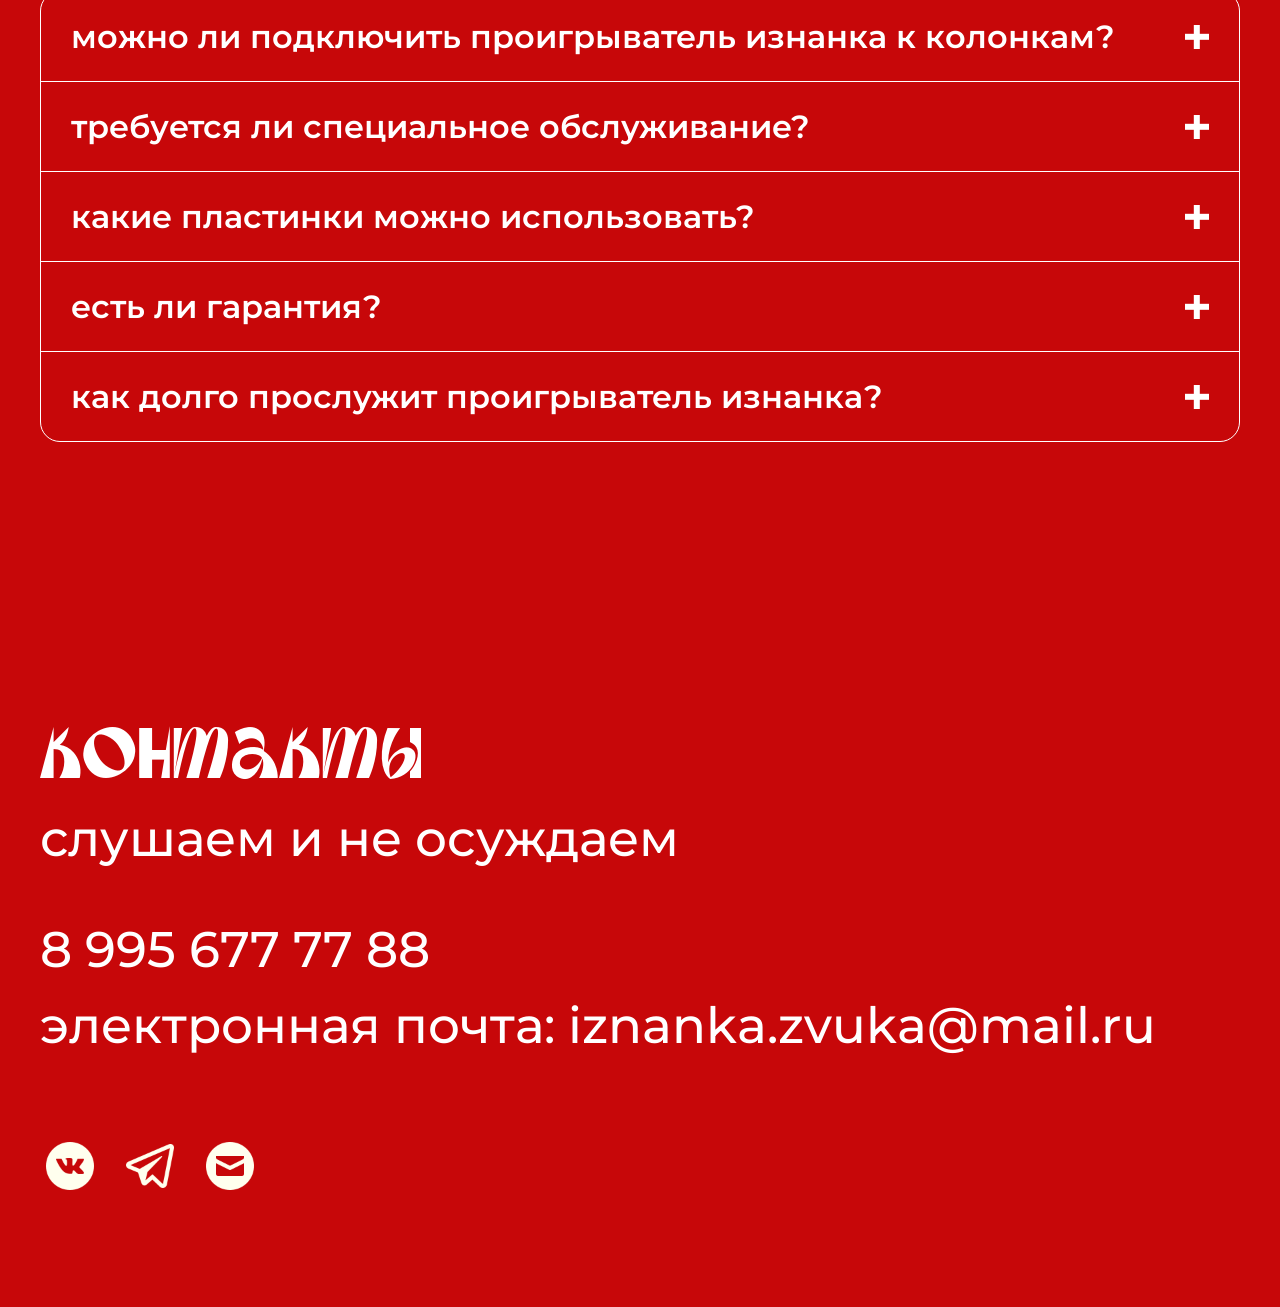
==== commit 29e4e051: "fix bugs" ====
--- a/index.html
+++ b/index.html
@@ -10,7 +10,7 @@
 </head>
 
 
-<body class="">
+<body class="no-scroll">
     <div id="preloader">
         <img src="assets/media/loading_dog.gif" alt="loading" class="loader-gif">
     </div>
@@ -22,7 +22,7 @@
             </div>
             <nav class="mobile-menu-nav">
                 <a id="who-is-mobile" class="menu-link">кто мы? чё мы?</a>
-                <a id="na-mobile" class="menu-link">на, подгон</a>
+                <a id="na-mobile" class="menu-link">глянуть варики</a>
                 <a id="delivery-mobile" class="menu-link">доставка</a>
                 <a id="cont-mobile" class="menu-link">обратка, ок</a>
                 <a id="question-mobile"class="menu-link">вот в чем вопрос</a>
@@ -41,7 +41,7 @@
         </div>
         <nav class="menu-nav">
             <a id="who-is" class="menu-link">кто мы? чё мы?</a>
-            <a id="na" class="menu-link">на, подгон</a>
+            <a id="na" class="menu-link">глянуть варики</a>
             <a id="delivery" class="menu-link">доставка</a>
             <a id="cont" class="menu-link">обратка, ок</a>
             <a id="question" class="menu-link">вот в чем вопрос</a>
@@ -50,7 +50,6 @@
         </nav>
     </div>
     <div class="menu-overlay" id="menuOverlay"></div>
-    <div class="menu-overlay" id="menuMobileOverlay"></div>
     <div class="menu-overlay" id="cartOverlay"></div>
     <header>
         <div class="header " id="header">
@@ -60,7 +59,7 @@
                 </div>
             </div>
 
-            <div class="logo">Изнанка</div>
+            <a class="logo" href="index.html">Изнанка</a>
 
             <div class="header-right">
                 <div class="header-icons">
